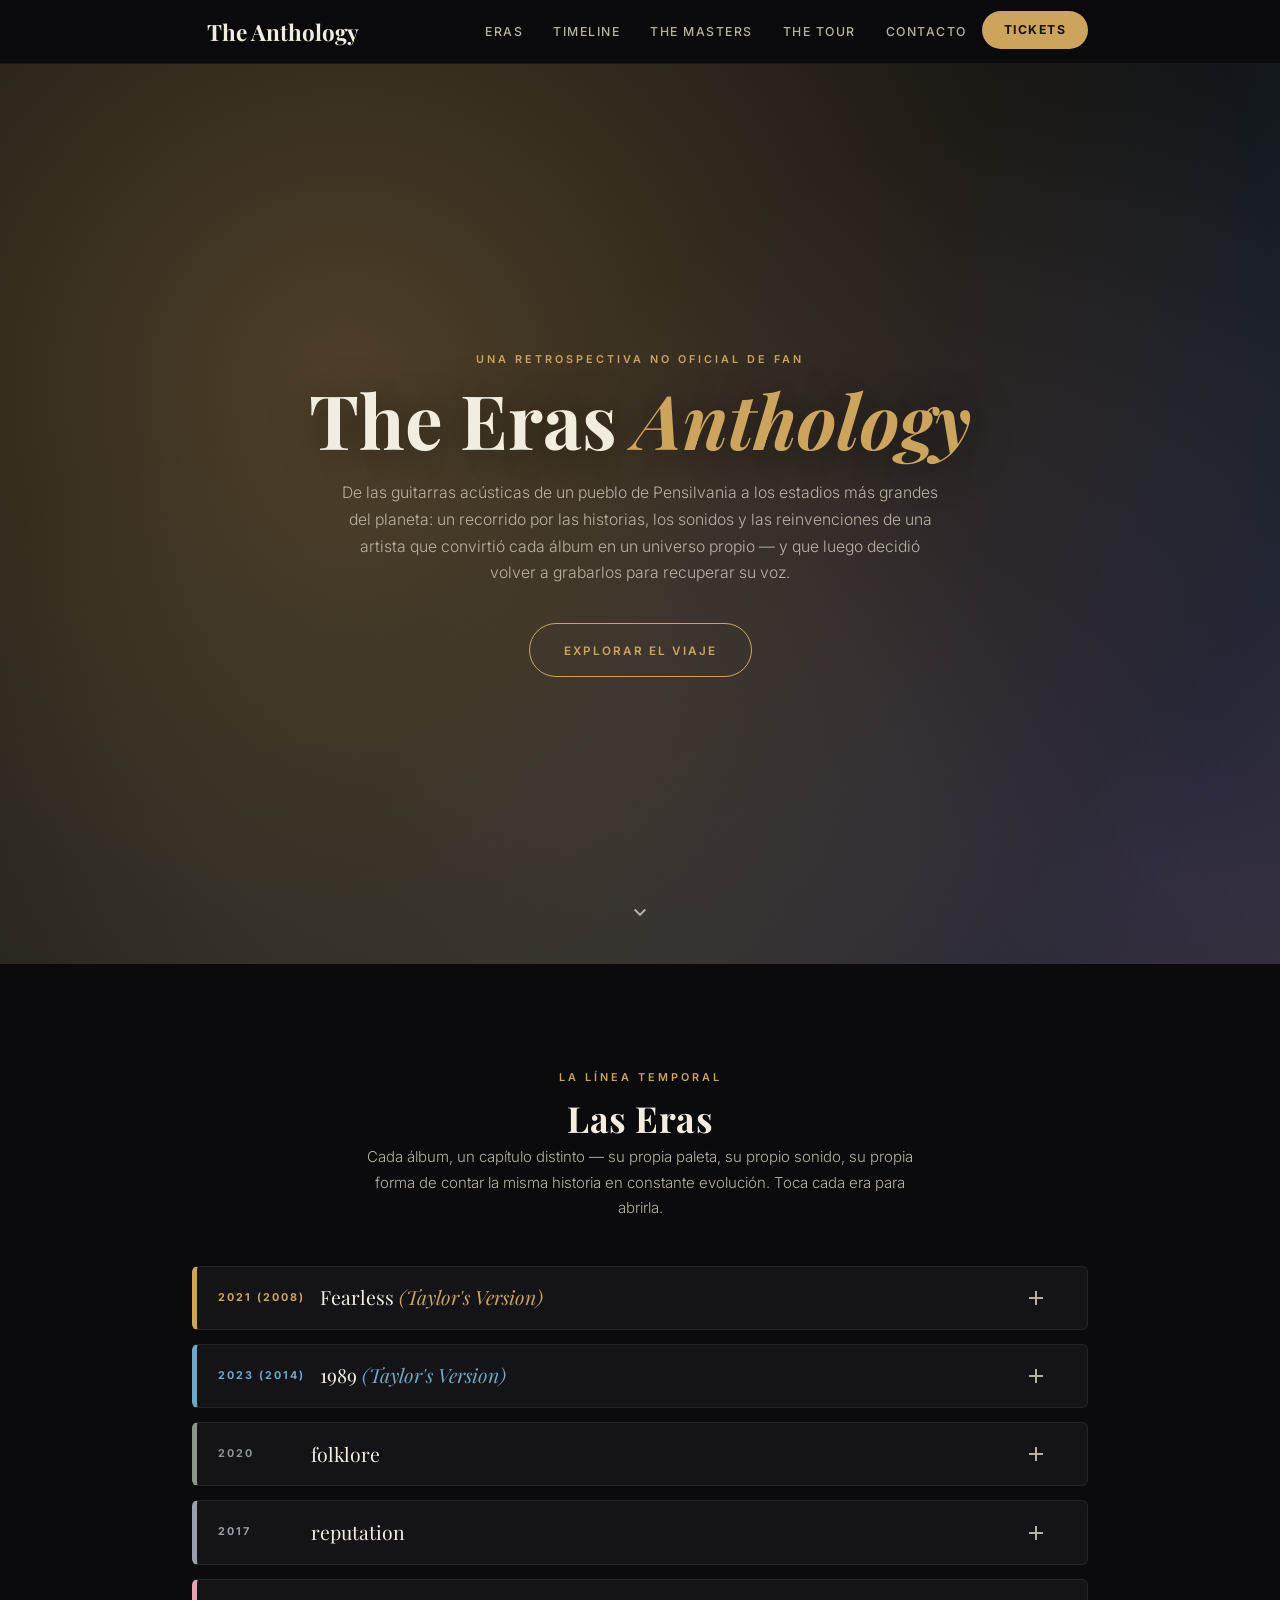
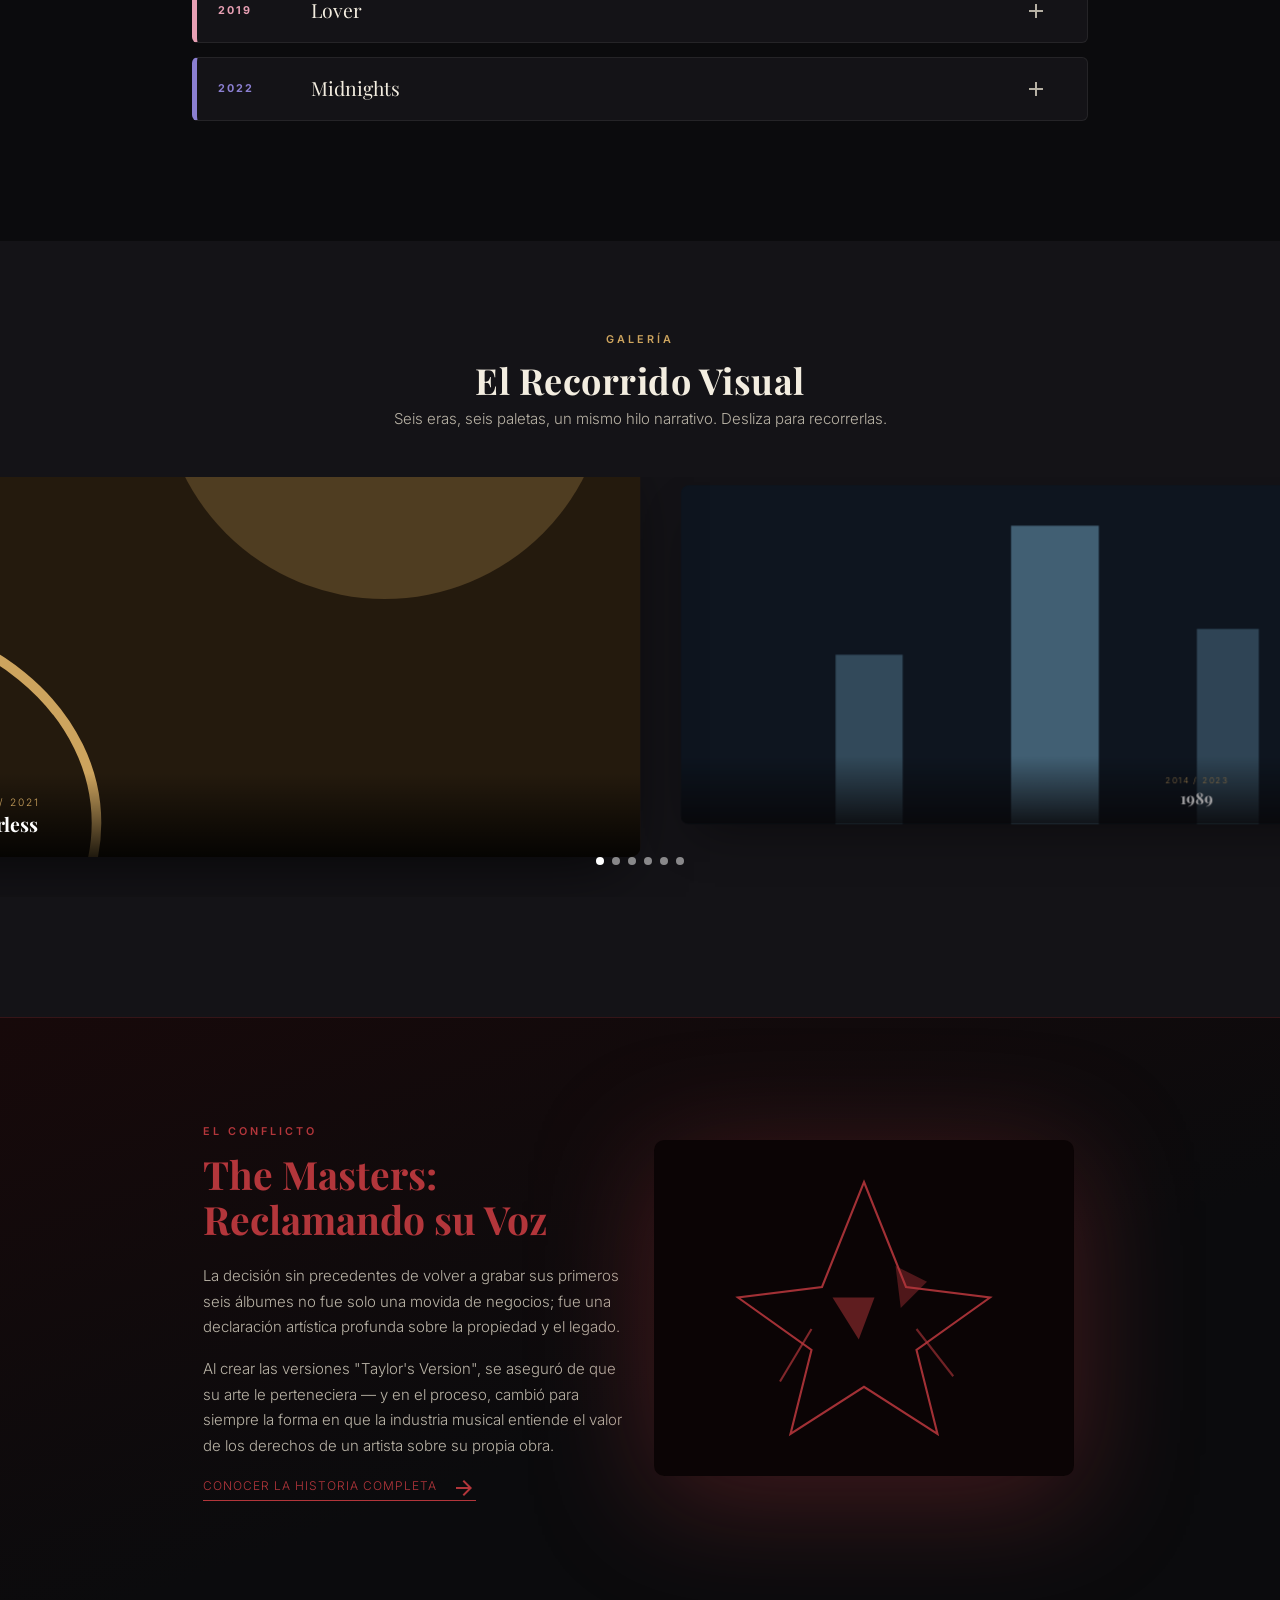
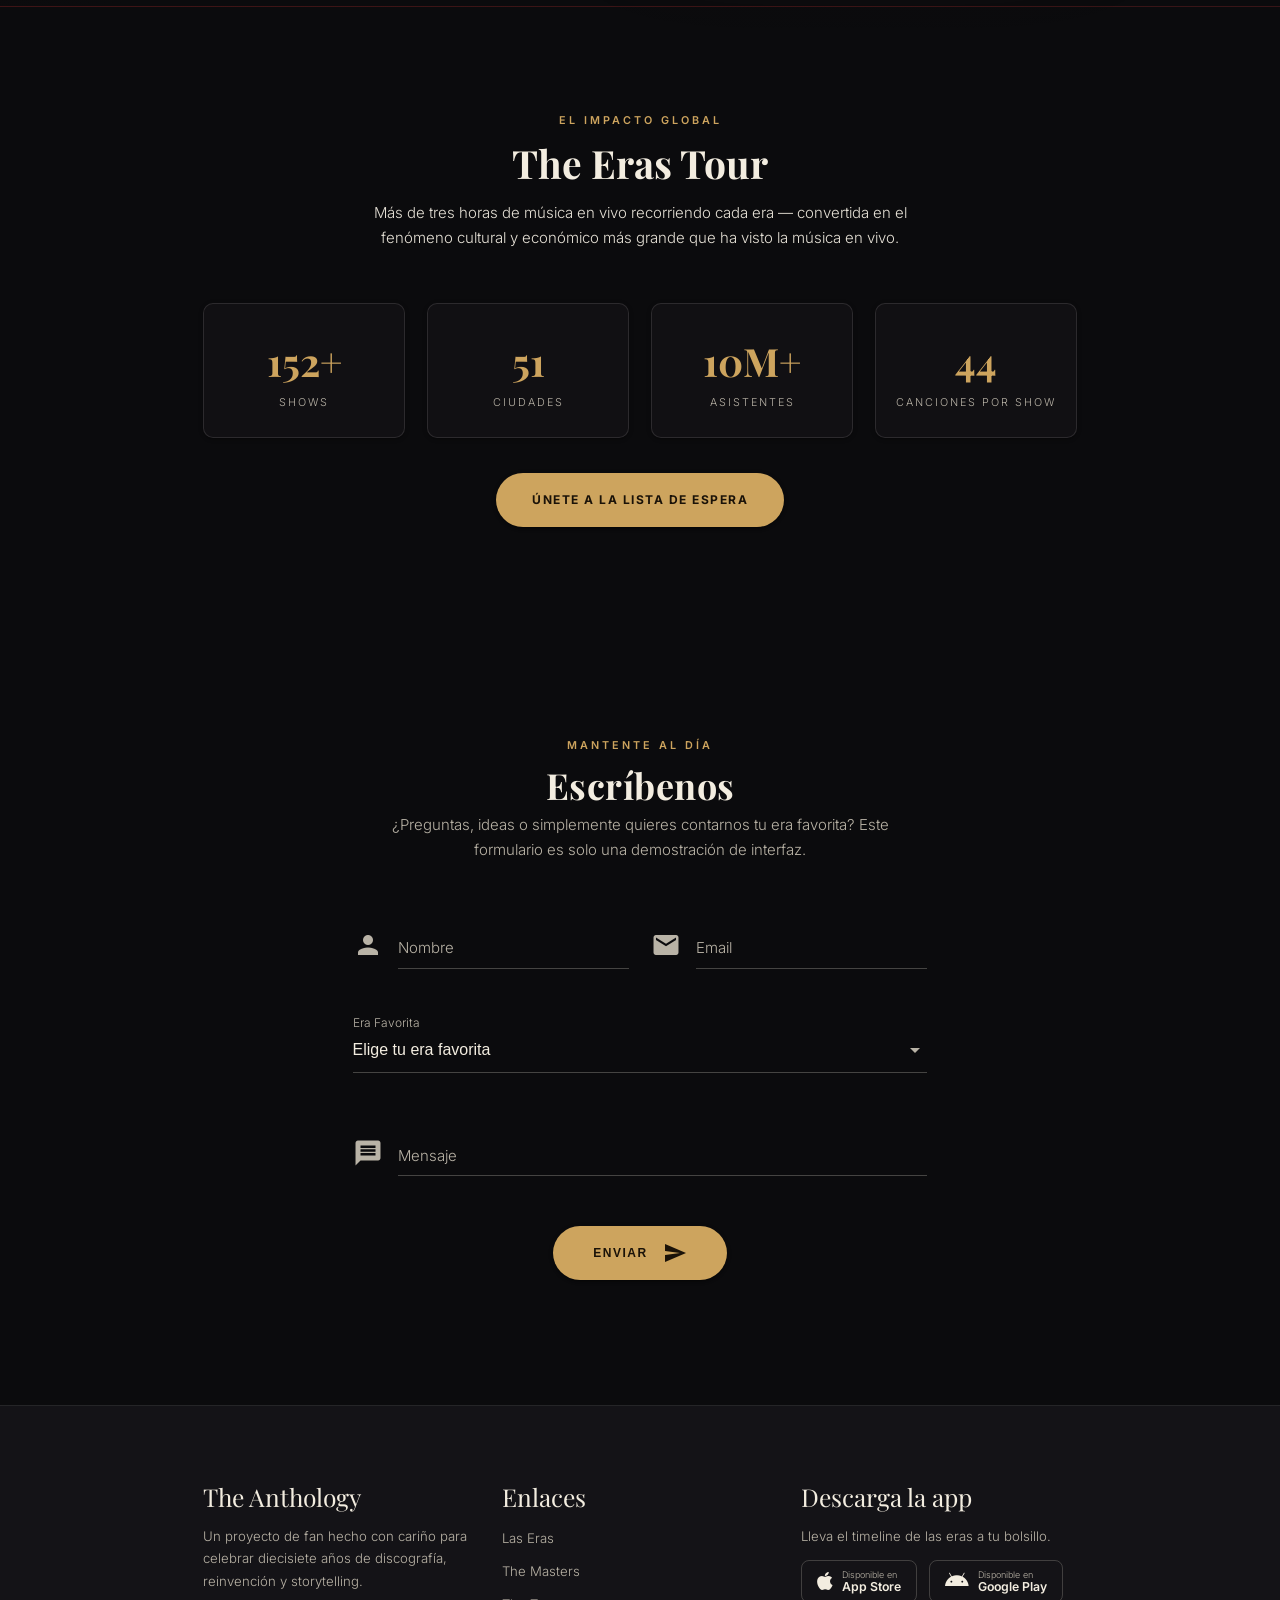
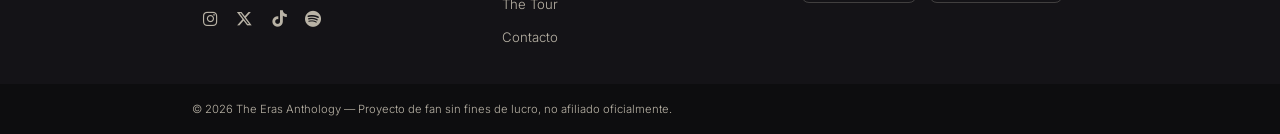
==== index.html @ 19671e41 "todo ahre" ====
<!DOCTYPE html>
<html lang="es">

<head>
    <meta charset="UTF-8">
    <meta name="viewport" content="width=device-width, initial-scale=1.0">
    <title>The Eras Anthology — Un viaje por la trayectoria musical</title>

    <link rel="stylesheet"
        href="https://fonts.googleapis.com/css2?family=Playfair+Display:wght@400;600;700;900&family=Inter:wght@300;400;500;600;700&display=swap">
    <link rel="stylesheet" href="https://cdnjs.cloudflare.com/ajax/libs/materialize/1.0.0/css/materialize.min.css">
    <link rel="stylesheet" href="https://fonts.googleapis.com/icon?family=Material+Icons">
    <link rel="stylesheet" href="https://cdnjs.cloudflare.com/ajax/libs/font-awesome/6.5.1/css/all.min.css">
    <link rel="stylesheet" href="css/style.css">
</head>

<body>

    <!-- ============ NAVBAR ============ -->
    <nav>
        <div class="nav-wrapper container">
            <a href="#hero" class="brand-logo">The Anthology</a>
            <a href="#" data-target="mobile-sidenav" class="sidenav-trigger"><i class="material-icons">menu</i></a>
            <ul class="right hide-on-med-and-down">
                <li><a href="#eras">Eras</a></li>
                <li><a href="#carousel-section">Timeline</a></li>
                <li><a href="#masters">The Masters</a></li>
                <li><a href="#tour">The Tour</a></li>
                <li><a href="#contact">Contacto</a></li>
                <li><a href="#tour" class="tickets-nav-btn">Tickets</a></li>
            </ul>
        </div>
    </nav>

    <ul class="sidenav" id="mobile-sidenav">
        <li><a href="#hero"><i class="material-icons">home</i>Inicio</a></li>
        <li><a href="#eras"><i class="material-icons">timeline</i>Eras</a></li>
        <li><a href="#carousel-section"><i class="material-icons">collections</i>Timeline visual</a></li>
        <li><a href="#masters"><i class="material-icons">gavel</i>The Masters</a></li>
        <li><a href="#tour"><i class="material-icons">confirmation_number</i>The Tour</a></li>
        <li><a href="#contact"><i class="material-icons">mail</i>Contacto</a></li>
        <li>
            <div class="divider"></div>
        </li>
        <li><a href="#tour" class="tickets-nav-btn" style="margin:12px 16px; display:inline-block;">Tickets</a></li>
    </ul>

    <!-- ============ HERO ============ -->
    <header id="hero" class="hero-section">
        <div class="hero-bg"></div>
        <div class="hero-content">
            <span class="eyebrow">Una retrospectiva no oficial de fan</span>
            <h1 class="hero-title">The Eras <em>Anthology</em></h1>
            <p class="hero-bio">
                De las guitarras acústicas de un pueblo de Pensilvania a los estadios más grandes del planeta:
                un recorrido por las historias, los sonidos y las reinvenciones de una artista que convirtió
                cada álbum en un universo propio — y que luego decidió volver a grabarlos para recuperar su voz.
            </p>
            <a href="#eras" class="btn-large waves-effect hero-cta">Explorar el Viaje</a>
        </div>
        <a href="#eras" class="scroll-cue"><i class="material-icons">keyboard_arrow_down</i></a>
    </header>

    <!-- ============ ERAS / COLLAPSIBLE ============ -->
    <section id="eras" class="eras-section">
        <div class="container center-align">
            <span class="eyebrow reveal">La línea temporal</span>
            <h2 class="section-title reveal">Las Eras</h2>
            <p class="section-sub reveal">
                Cada álbum, un capítulo distinto — su propia paleta, su propio sonido, su propia forma de contar
                la misma historia en constante evolución. Toca cada era para abrirla.
            </p>
        </div>

        <div class="container">
            <ul class="collapsible era-collapsible reveal" data-collapsible="accordion">

                <!-- FEARLESS -->
                <li>
                    <div class="collapsible-header" style="--era-color:#cda45e;">
                        <span class="era-year">2021 (2008)</span>
                        <span class="era-name">Fearless <em style="font-style:italic; color:#cda45e;">(Taylor's
                                Version)</em></span>
                        <i class="material-icons">add</i>
                    </div>
                    <div class="collapsible-body">
                        <div class="row" style="margin-bottom:0;">
                            <div class="col s12 m5">
                                <div class="era-visual">
                                    <svg viewBox="0 0 400 300" xmlns="http://www.w3.org/2000/svg">
                                        <defs>
                                            <linearGradient id="gFear" x1="0" y1="0" x2="1" y2="1">
                                                <stop offset="0%" stop-color="#3b2a14" />
                                                <stop offset="100%" stop-color="#17110a" />
                                            </linearGradient>
                                        </defs>
                                        <rect width="400" height="300" fill="url(#gFear)" />
                                        <circle cx="320" cy="65" r="55" fill="#cda45e" opacity="0.18" />
                                        <circle cx="320" cy="65" r="32" fill="#cda45e" opacity="0.35" />
                                        <ellipse cx="150" cy="205" rx="72" ry="58" fill="none" stroke="#cda45e"
                                            stroke-width="3" />
                                        <ellipse cx="150" cy="205" rx="20" ry="16" fill="none" stroke="#cda45e"
                                            stroke-width="2" />
                                        <rect x="141" y="55" width="18" height="150" fill="#cda45e" opacity="0.9"
                                            rx="3" />
                                        <line x1="150" y1="55" x2="150" y2="205" stroke="#17110a" stroke-width="1" />
                                    </svg>
                                </div>
                            </div>
                            <div class="col s12 m7">
                                <p class="era-desc">La magia del romance de instituto y la perfección country-pop,
                                    reclamada.
                                    Un cuento de hadas escrito con guitarra acústica que redefinió lo que un álbum debut
                                    podía ser,
                                    y que once años después volvió a grabarse nota por nota, para que la historia
                                    perteneciera a su autora.</p>
                                <div class="era-chip">Love Story</div>
                                <div class="era-chip">You Belong With Me</div>
                                <div class="era-audio">
                                    <span class="era-audio-label">Vista previa del ambiente sonoro</span>
                                    <audio controls preload="none">
                                        <source src="https://www.soundhelix.com/examples/mp3/SoundHelix-Song-1.mp3"
                                            type="audio/mpeg">
                                        Tu navegador no soporta audio.
                                    </audio>
                                </div>
                            </div>
                        </div>
                    </div>
                </li>

                <!-- 1989 -->
                <li>
                    <div class="collapsible-header" style="--era-color:#6fa8c9;">
                        <span class="era-year">2023 (2014)</span>
                        <span class="era-name">1989 <em style="font-style:italic; color:#6fa8c9;">(Taylor's
                                Version)</em></span>
                        <i class="material-icons">add</i>
                    </div>
                    <div class="collapsible-body">
                        <div class="row" style="margin-bottom:0;">
                            <div class="col s12 m5">
                                <div class="era-visual">
                                    <svg viewBox="0 0 400 300" xmlns="http://www.w3.org/2000/svg">
                                        <defs>
                                            <linearGradient id="g89" x1="0" y1="0" x2="0" y2="1">
                                                <stop offset="0%" stop-color="#0e2438" />
                                                <stop offset="100%" stop-color="#06121e" />
                                            </linearGradient>
                                        </defs>
                                        <rect width="400" height="300" fill="url(#g89)" />
                                        <rect x="20" y="180" width="30" height="90" fill="#6fa8c9" opacity="0.5" />
                                        <rect x="60" y="140" width="26" height="130" fill="#6fa8c9" opacity="0.65" />
                                        <rect x="96" y="165" width="22" height="105" fill="#6fa8c9" opacity="0.5" />
                                        <rect x="128" y="110" width="34" height="160" fill="#6fa8c9" opacity="0.8" />
                                        <rect x="172" y="150" width="24" height="120" fill="#6fa8c9" opacity="0.55" />
                                        <path d="M240 80 q10 -10 20 0 q10 -10 20 0" fill="none" stroke="#e9f2f8"
                                            stroke-width="2" />
                                        <path d="M280 100 q10 -10 20 0 q10 -10 20 0" fill="none" stroke="#e9f2f8"
                                            stroke-width="2" />
                                        <path d="M255 60 q10 -10 20 0 q10 -10 20 0" fill="none" stroke="#e9f2f8"
                                            stroke-width="2" />
                                    </svg>
                                </div>
                            </div>
                            <div class="col s12 m7">
                                <p class="era-desc">La obra maestra del synth-pop que la consolidó como un ícono pop
                                    global.
                                    Un giro deliberado hacia Nueva York, hacia los sintetizadores y hacia una nueva
                                    forma de escribir
                                    sobre el amor: más brillante, más urbana, más consciente de sí misma.</p>
                                <div class="era-chip">Style</div>
                                <div class="era-chip">Blank Space</div>
                            </div>
                        </div>
                    </div>
                </li>

                <!-- FOLKLORE -->
                <li>
                    <div class="collapsible-header" style="--era-color:#8b968a;">
                        <span class="era-year">2020</span>
                        <span class="era-name">folklore</span>
                        <i class="material-icons">add</i>
                    </div>
                    <div class="collapsible-body">
                        <div class="row" style="margin-bottom:0;">
                            <div class="col s12 m5">
                                <div class="era-visual">
                                    <svg viewBox="0 0 400 300" xmlns="http://www.w3.org/2000/svg">
                                        <defs>
                                            <linearGradient id="gFolk" x1="0" y1="0" x2="0" y2="1">
                                                <stop offset="0%" stop-color="#2b2f2c" />
                                                <stop offset="100%" stop-color="#0c0d0c" />
                                            </linearGradient>
                                        </defs>
                                        <rect width="400" height="300" fill="url(#gFolk)" />
                                        <rect x="0" y="0" width="400" height="300" fill="#8b968a" opacity="0.06" />
                                        <line x1="40" y1="300" x2="55" y2="40" stroke="#8b968a" stroke-width="6"
                                            opacity="0.7" />
                                        <line x1="100" y1="300" x2="90" y2="20" stroke="#8b968a" stroke-width="8"
                                            opacity="0.5" />
                                        <line x1="170" y1="300" x2="180" y2="60" stroke="#8b968a" stroke-width="7"
                                            opacity="0.65" />
                                        <line x1="240" y1="300" x2="225" y2="30" stroke="#8b968a" stroke-width="9"
                                            opacity="0.5" />
                                        <line x1="310" y1="300" x2="320" y2="50" stroke="#8b968a" stroke-width="6"
                                            opacity="0.6" />
                                        <line x1="360" y1="300" x2="350" y2="70" stroke="#8b968a" stroke-width="7"
                                            opacity="0.45" />
                                        <rect width="400" height="300" fill="url(#gFolk)" opacity="0.35" />
                                    </svg>
                                </div>
                            </div>
                            <div class="col s12 m7">
                                <p class="era-desc">Un giro indie-folk hacia el escapismo, el mito y la narración
                                    minuciosa.
                                    Escrito y grabado casi en secreto, cambió la escala de los estadios por la intimidad
                                    del bosque,
                                    y la autobiografía por personajes inventados que aún así se sentían profundamente
                                    reales.</p>
                                <div class="era-chip">cardigan</div>
                                <div class="era-chip">august</div>
                            </div>
                        </div>
                    </div>
                </li>

                <!-- REPUTATION -->
                <li>
                    <div class="collapsible-header" style="--era-color:#9aa0ab;">
                        <span class="era-year">2017</span>
                        <span class="era-name">reputation</span>
                        <i class="material-icons">add</i>
                    </div>
                    <div class="collapsible-body">
                        <div class="row" style="margin-bottom:0;">
                            <div class="col s12 m5">
                                <div class="era-visual">
                                    <svg viewBox="0 0 400 300" xmlns="http://www.w3.org/2000/svg">
                                        <defs>
                                            <linearGradient id="gRep" x1="0" y1="0" x2="1" y2="1">
                                                <stop offset="0%" stop-color="#1b1c1f" />
                                                <stop offset="100%" stop-color="#050506" />
                                            </linearGradient>
                                        </defs>
                                        <rect width="400" height="300" fill="url(#gRep)" />
                                        <polyline points="60,40 140,40 100,140 180,140 90,270 130,160 60,160"
                                            fill="none" stroke="#9aa0ab" stroke-width="4" opacity="0.85" />
                                        <line x1="230" y1="30" x2="230" y2="270" stroke="#9aa0ab" stroke-width="1"
                                            opacity="0.25" />
                                        <line x1="270" y1="30" x2="270" y2="270" stroke="#9aa0ab" stroke-width="1"
                                            opacity="0.25" />
                                        <line x1="310" y1="30" x2="310" y2="270" stroke="#9aa0ab" stroke-width="1"
                                            opacity="0.25" />
                                        <line x1="350" y1="30" x2="350" y2="270" stroke="#9aa0ab" stroke-width="1"
                                            opacity="0.25" />
                                    </svg>
                                </div>
                            </div>
                            <div class="col s12 m7">
                                <p class="era-desc">La era de la reinvención afilada: sintetizadores oscuros, actitud
                                    sin disculpas
                                    y una narrativa que jugaba deliberadamente con la percepción pública. El sonido de
                                    alguien
                                    tomando el control del relato sobre sí misma.</p>
                                <div class="era-chip">...Ready For It?</div>
                                <div class="era-chip">Delicate</div>
                            </div>
                        </div>
                    </div>
                </li>

                <!-- LOVER -->
                <li>
                    <div class="collapsible-header" style="--era-color:#e8a0b4;">
                        <span class="era-year">2019</span>
                        <span class="era-name">Lover</span>
                        <i class="material-icons">add</i>
                    </div>
                    <div class="collapsible-body">
                        <div class="row" style="margin-bottom:0;">
                            <div class="col s12 m5">
                                <div class="era-visual">
                                    <svg viewBox="0 0 400 300" xmlns="http://www.w3.org/2000/svg">
                                        <defs>
                                            <linearGradient id="gLov" x1="0" y1="0" x2="1" y2="1">
                                                <stop offset="0%" stop-color="#3a2230" />
                                                <stop offset="50%" stop-color="#2a2440" />
                                                <stop offset="100%" stop-color="#14101f" />
                                            </linearGradient>
                                        </defs>
                                        <rect width="400" height="300" fill="url(#gLov)" />
                                        <circle cx="90" cy="80" r="34" fill="#e8a0b4" opacity="0.5" />
                                        <circle cx="260" cy="60" r="20" fill="#e8a0b4" opacity="0.4" />
                                        <circle cx="330" cy="200" r="46" fill="#e8a0b4" opacity="0.3" />
                                        <circle cx="150" cy="220" r="26" fill="#e8a0b4" opacity="0.45" />
                                    </svg>
                                </div>
                            </div>
                            <div class="col s12 m7">
                                <p class="era-desc">Un cielo pastel de optimismo declarado. Después de la oscuridad de
                                    reputation,
                                    una explosión de color, corazones y alegría sin ironía — la celebración más abierta
                                    del amor
                                    en toda su discografía.</p>
                                <div class="era-chip">Lover</div>
                                <div class="era-chip">Cruel Summer</div>
                            </div>
                        </div>
                    </div>
                </li>

                <!-- MIDNIGHTS -->
                <li>
                    <div class="collapsible-header" style="--era-color:#8b7fd1;">
                        <span class="era-year">2022</span>
                        <span class="era-name">Midnights</span>
                        <i class="material-icons">add</i>
                    </div>
                    <div class="collapsible-body">
                        <div class="row" style="margin-bottom:0;">
                            <div class="col s12 m5">
                                <div class="era-visual">
                                    <svg viewBox="0 0 400 300" xmlns="http://www.w3.org/2000/svg">
                                        <defs>
                                            <linearGradient id="gMid" x1="0" y1="0" x2="0" y2="1">
                                                <stop offset="0%" stop-color="#1a1530" />
                                                <stop offset="100%" stop-color="#07050f" />
                                            </linearGradient>
                                        </defs>
                                        <rect width="400" height="300" fill="url(#gMid)" />
                                        <circle cx="300" cy="80" r="45" fill="#0f0c1c" />
                                        <circle cx="285" cy="70" r="45" fill="#8b7fd1" opacity="0.85" />
                                        <circle cx="60" cy="50" r="2" fill="#fff" />
                                        <circle cx="90" cy="90" r="2" fill="#fff" />
                                        <circle cx="140" cy="40" r="1.5" fill="#fff" />
                                        <circle cx="180" cy="110" r="2" fill="#fff" />
                                        <circle cx="40" cy="150" r="1.5" fill="#fff" />
                                        <circle cx="120" cy="180" r="2" fill="#fff" />
                                        <circle cx="200" cy="60" r="1.5" fill="#fff" />
                                        <circle cx="30" cy="220" r="2" fill="#fff" />
                                    </svg>
                                </div>
                            </div>
                            <div class="col s12 m7">
                                <p class="era-desc">Trece noches de insomnio convertidas en canción. Un regreso a los
                                    sintetizadores
                                    introspectivos, una colección de pensamientos que solo aparecen a la medianoche —
                                    vulnerables,
                                    filosos y profundamente personales.</p>
                                <div class="era-chip">Anti-Hero</div>
                                <div class="era-chip">Lavender Haze</div>
                            </div>
                        </div>
                    </div>
                </li>

            </ul>
        </div>
    </section>

    <!-- ============ CAROUSEL ============ -->
    <section id="carousel-section" class="carousel-section">
        <div class="container center-align">
            <span class="eyebrow reveal">Galería</span>
            <h2 class="section-title reveal">El Recorrido Visual</h2>
            <p class="section-sub reveal">Seis eras, seis paletas, un mismo hilo narrativo. Desliza para recorrerlas.
            </p>
        </div>
        <div class="carousel carousel-slider center reveal" data-indicators="true">
            <a class="carousel-item" href="#!">
                <svg viewBox="0 0 400 300" xmlns="http://www.w3.org/2000/svg" preserveAspectRatio="xMidYMid slice">
                    <rect width="400" height="300" fill="#241a0d" />
                    <circle cx="320" cy="65" r="70" fill="#cda45e" opacity="0.25" />
                    <ellipse cx="150" cy="205" rx="80" ry="65" fill="none" stroke="#cda45e" stroke-width="3" />
                </svg>
                <div class="carousel-caption"><span class="cc-year">2008 / 2021</span>
                    <h4>Fearless</h4>
                </div>
            </a>
            <a class="carousel-item" href="#!">
                <svg viewBox="0 0 400 300" xmlns="http://www.w3.org/2000/svg" preserveAspectRatio="xMidYMid slice">
                    <rect width="400" height="300" fill="#0a1826" />
                    <rect x="60" y="150" width="26" height="150" fill="#6fa8c9" opacity="0.6" />
                    <rect x="128" y="100" width="34" height="200" fill="#6fa8c9" opacity="0.85" />
                    <rect x="200" y="140" width="24" height="160" fill="#6fa8c9" opacity="0.55" />
                </svg>
                <div class="carousel-caption"><span class="cc-year">2014 / 2023</span>
                    <h4>1989</h4>
                </div>
            </a>
            <a class="carousel-item" href="#!">
                <svg viewBox="0 0 400 300" xmlns="http://www.w3.org/2000/svg" preserveAspectRatio="xMidYMid slice">
                    <rect width="400" height="300" fill="#0c0d0c" />
                    <line x1="80" y1="300" x2="95" y2="30" stroke="#8b968a" stroke-width="8" opacity="0.7" />
                    <line x1="180" y1="300" x2="165" y2="10" stroke="#8b968a" stroke-width="10" opacity="0.5" />
                    <line x1="290" y1="300" x2="305" y2="45" stroke="#8b968a" stroke-width="9" opacity="0.6" />
                </svg>
                <div class="carousel-caption"><span class="cc-year">2020</span>
                    <h4>folklore</h4>
                </div>
            </a>
            <a class="carousel-item" href="#!">
                <svg viewBox="0 0 400 300" xmlns="http://www.w3.org/2000/svg" preserveAspectRatio="xMidYMid slice">
                    <rect width="400" height="300" fill="#050506" />
                    <polyline points="90,50 170,50 120,150 210,150 100,270 150,170 90,170" fill="none" stroke="#9aa0ab"
                        stroke-width="5" opacity="0.85" />
                </svg>
                <div class="carousel-caption"><span class="cc-year">2017</span>
                    <h4>reputation</h4>
                </div>
            </a>
            <a class="carousel-item" href="#!">
                <svg viewBox="0 0 400 300" xmlns="http://www.w3.org/2000/svg" preserveAspectRatio="xMidYMid slice">
                    <rect width="400" height="300" fill="#22182a" />
                    <circle cx="110" cy="100" r="50" fill="#e8a0b4" opacity="0.55" />
                    <circle cx="290" cy="170" r="65" fill="#e8a0b4" opacity="0.35" />
                </svg>
                <div class="carousel-caption"><span class="cc-year">2019</span>
                    <h4>Lover</h4>
                </div>
            </a>
            <a class="carousel-item" href="#!">
                <svg viewBox="0 0 400 300" xmlns="http://www.w3.org/2000/svg" preserveAspectRatio="xMidYMid slice">
                    <rect width="400" height="300" fill="#0a0716" />
                    <circle cx="300" cy="80" r="55" fill="#8b7fd1" opacity="0.85" />
                    <circle cx="60" cy="60" r="2" fill="#fff" />
                    <circle cx="150" cy="200" r="2" fill="#fff" />
                    <circle cx="200" cy="60" r="1.5" fill="#fff" />
                    <circle cx="40" cy="220" r="2" fill="#fff" />
                </svg>
                <div class="carousel-caption"><span class="cc-year">2022</span>
                    <h4>Midnights</h4>
                </div>
            </a>
        </div>
    </section>

    <!-- ============ THE MASTERS ============ -->
    <section id="masters" class="masters-section">
        <div class="container">
            <div class="row valign-wrapper" style="margin-bottom:0;">
                <div class="col s12 m6 reveal">
                    <span class="eyebrow" style="color:#b3363b;">El conflicto</span>
                    <h2>The Masters: Reclamando su Voz</h2>
                    <p>La decisión sin precedentes de volver a grabar sus primeros seis álbumes no fue solo una
                        movida de negocios; fue una declaración artística profunda sobre la propiedad y el legado.</p>
                    <p>Al crear las versiones "Taylor's Version", se aseguró de que su arte le perteneciera —
                        y en el proceso, cambió para siempre la forma en que la industria musical entiende el valor
                        de los derechos de un artista sobre su propia obra.</p>
                    <a class="masters-btn waves-effect">Conocer la historia completa<i
                            class="material-icons right">arrow_forward</i></a>
                </div>
                <div class="col s12 m6 center-align reveal reveal-delay-2">
                    <div class="masters-visual">
                        <svg viewBox="0 0 400 320" xmlns="http://www.w3.org/2000/svg"
                            style="max-width:420px; width:100%;">
                            <rect width="400" height="320" fill="#0b0405" rx="10" />
                            <polygon
                                points="200,40 240,140 320,150 250,200 270,280 200,235 130,280 150,200 80,150 160,140"
                                fill="none" stroke="#b3363b" stroke-width="2" opacity="0.9" />
                            <line x1="150" y1="180" x2="120" y2="230" stroke="#b3363b" stroke-width="2" opacity="0.7" />
                            <line x1="250" y1="180" x2="285" y2="225" stroke="#b3363b" stroke-width="2" opacity="0.6" />
                            <polygon points="170,150 210,150 195,190" fill="#b3363b" opacity="0.5" />
                            <polygon points="230,120 260,135 235,160" fill="#b3363b" opacity="0.4" />
                        </svg>
                    </div>
                </div>
            </div>
        </div>
    </section>

    <!-- ============ THE TOUR ============ -->
    <section id="tour" class="tour-section">
        <video class="tour-bg-video" autoplay muted loop playsinline
            poster="[data-uri]">
            <source src="https://interactive-examples.mdn.mozilla.net/media/cc0-videos/flower.mp4" type="video/mp4">
        </video>
        <div class="tour-overlay"></div>
        <div class="container tour-content center-align">
            <span class="eyebrow reveal">El impacto global</span>
            <h2 class="reveal">The Eras Tour</h2>
            <p class="section-sub reveal" style="color:#e6e1d6;">Más de tres horas de música en vivo recorriendo cada
                era —
                convertida en el fenómeno cultural y económico más grande que ha visto la música en vivo.</p>

            <div class="row reveal">
                <div class="col s6 m3">
                    <div class="card stat-card">
                        <div class="card-content center-align">
                            <div class="stat-number">152+</div>
                            <div class="stat-label">Shows</div>
                        </div>
                    </div>
                </div>
                <div class="col s6 m3">
                    <div class="card stat-card">
                        <div class="card-content center-align">
                            <div class="stat-number">51</div>
                            <div class="stat-label">Ciudades</div>
                        </div>
                    </div>
                </div>
                <div class="col s6 m3">
                    <div class="card stat-card">
                        <div class="card-content center-align">
                            <div class="stat-number">10M+</div>
                            <div class="stat-label">Asistentes</div>
                        </div>
                    </div>
                </div>
                <div class="col s6 m3">
                    <div class="card stat-card">
                        <div class="card-content center-align">
                            <div class="stat-number">44</div>
                            <div class="stat-label">Canciones por show</div>
                        </div>
                    </div>
                </div>
            </div>

            <a class="btn-large waves-effect tour-cta reveal">Únete a la lista de espera</a>
        </div>
    </section>

    <!-- ============ CONTACT ============ -->
    <section id="contact" class="contact-section">
        <div class="container">
            <div class="center-align">
                <span class="eyebrow reveal">Mantente al día</span>
                <h2 class="section-title reveal">Escríbenos</h2>
                <p class="section-sub reveal">¿Preguntas, ideas o simplemente quieres contarnos tu era favorita? Este
                    formulario es solo una demostración de interfaz.</p>
            </div>

            <div class="row">
                <form class="col s12 m8 offset-m2 contact-form reveal" id="contactForm">
                    <div class="row">
                        <div class="input-field col s12 m6">
                            <i class="material-icons prefix">person</i>
                            <input id="name" type="text" class="validate">
                            <label for="name">Nombre</label>
                        </div>
                        <div class="input-field col s12 m6">
                            <i class="material-icons prefix">email</i>
                            <input id="email" type="email" class="validate">
                            <label for="email">Email</label>
                        </div>
                    </div>
                    <div class="row">
                        <div class="input-field col s12">
                            <select id="favorite-era">
                                <option value="" disabled selected>Elige tu era favorita</option>
                                <option value="fearless">Fearless</option>
                                <option value="1989">1989</option>
                                <option value="folklore">folklore</option>
                                <option value="reputation">reputation</option>
                                <option value="lover">Lover</option>
                                <option value="midnights">Midnights</option>
                            </select>
                            <label>Era Favorita</label>
                        </div>
                    </div>
                    <div class="row">
                        <div class="input-field col s12">
                            <i class="material-icons prefix">message</i>
                            <textarea id="message" class="materialize-textarea"></textarea>
                            <label for="message">Mensaje</label>
                        </div>
                    </div>
                    <div class="center-align" style="margin-top:1rem;">
                        <button class="btn-large waves-effect contact-submit" type="submit">
                            Enviar <i class="material-icons right">send</i>
                        </button>
                    </div>
                </form>
            </div>
        </div>
    </section>

    <!-- ============ FOOTER ============ -->
    <footer class="page-footer">
        <div class="container">
            <div class="row">
                <div class="col s12 m4">
                    <h5>The Anthology</h5>
                    <p>Un proyecto de fan hecho con cariño para celebrar diecisiete años de discografía, reinvención y
                        storytelling.</p>
                    <div class="social-icons">
                        <a href="#"><i class="fab fa-instagram"></i></a>
                        <a href="#"><i class="fab fa-x-twitter"></i></a>
                        <a href="#"><i class="fab fa-tiktok"></i></a>
                        <a href="#"><i class="fab fa-spotify"></i></a>
                    </div>
                </div>
                <div class="col s12 m4">
                    <h5>Enlaces</h5>
                    <ul>
                        <li><a href="#eras">Las Eras</a></li>
                        <li><a href="#masters">The Masters</a></li>
                        <li><a href="#tour">The Tour</a></li>
                        <li><a href="#contact">Contacto</a></li>
                    </ul>
                </div>
                <div class="col s12 m4">
                    <h5>Descarga la app</h5>
                    <p>Lleva el timeline de las eras a tu bolsillo.</p>
                    <div class="app-badges">
                        <a class="app-badge" href="#">
                            <i class="fab fa-apple"></i>
                            <span class="badge-text"><small>Disponible en</small><span>App Store</span></span>
                        </a>
                        <a class="app-badge" href="#">
                            <i class="fab fa-android"></i>
                            <span class="badge-text"><small>Disponible en</small><span>Google Play</span></span>
                        </a>
                    </div>
                </div>
            </div>
        </div>
        <div class="footer-copyright">
            <div class="container">
                © 2026 The Eras Anthology — Proyecto de fan sin fines de lucro, no afiliado oficialmente.
            </div>
        </div>
    </footer>

    <a href="#hero" class="btn-floating btn-large waves-effect back-to-top" id="backToTop">
        <i class="material-icons">arrow_upward</i>
    </a>

    <script src="https://cdnjs.cloudflare.com/ajax/libs/materialize/1.0.0/js/materialize.min.js"></script>
    <script src="js/funciones.js"></script>
</body>

</html>
---- css/style.css ----
/* ============================================================
   THE ERAS ANTHOLOGY — Design tokens
   Palette: near-black stage (#0b0b0d) + six era accents.
   Display: Playfair Display (serif, editorial, "liner notes")
   Body:    Inter (clean, modern)
   Signature: collapsible "vinyl sleeve" timeline whose left
   edge and glow always carry that era's own color.
   ============================================================ */
:root{
  --bg:#0b0b0d;
  --bg-2:#141317;
  --bg-3:#1b1a1f;
  --cream:#f3ede0;
  --cream-dim:#b9b3a6;
  --gold:#cda45e;

  --fearless:#cda45e;
  --y1989:#6fa8c9;
  --folklore:#8b968a;
  --reputation:#9aa0ab;
  --lover:#e8a0b4;
  --midnights:#8b7fd1;
  --crimson:#b3363b;

  --font-display:'Playfair Display', Georgia, serif;
  --font-body:'Inter', sans-serif;
}

*{box-sizing:border-box;}
html{scroll-behavior:smooth;}
body{
  background:var(--bg);
  color:var(--cream);
  font-family:var(--font-body);
  font-weight:300;
  line-height:1.7;
  overflow-x:hidden;
}
h1,h2,h3,h4{font-family:var(--font-display); color:var(--cream); font-weight:700; margin:0;}
p{color:var(--cream-dim);}
a{cursor:pointer;}
::selection{background:var(--gold); color:#1a1208;}

.section-title{font-size:2.4rem; letter-spacing:.5px; margin-bottom:.4rem;}
.section-sub{max-width:560px; margin:0 auto 3rem; font-size:1rem;}
.eyebrow{
  font-family:var(--font-body); text-transform:uppercase; letter-spacing:3px;
  font-size:.72rem; color:var(--gold); font-weight:600; margin-bottom:.75rem; display:block;
}

/* ---------- reveal-on-scroll ---------- */
.reveal{opacity:0; transform:translateY(28px); transition:opacity .8s ease, transform .8s ease;}
.reveal.active{opacity:1; transform:translateY(0);}
.reveal-delay-1.active{transition-delay:.12s;}
.reveal-delay-2.active{transition-delay:.24s;}
.reveal-delay-3.active{transition-delay:.36s;}

/* ---------- NAVBAR ---------- */
nav{
  background:rgba(11,11,13,.75)!important;
  backdrop-filter:blur(10px);
  box-shadow:none;
  border-bottom:1px solid rgba(243,237,224,.08);
  transition:background .3s ease;
}
nav .brand-logo{
  font-family:var(--font-display); font-weight:700; font-size:1.5rem; color:var(--cream)!important;
  left:1rem;
}
nav ul a{
  color:var(--cream-dim)!important; font-size:.82rem; letter-spacing:1.5px; text-transform:uppercase;
  font-weight:500; transition:color .25s ease;
}
nav ul a:hover{color:var(--gold)!important;}
nav ul a.tickets-nav-btn{
  background:var(--gold)!important; color:#1a1208!important; border-radius:30px; padding:0 22px;
  height:38px; line-height:38px; margin-top:11px; font-weight:700;
}
.sidenav-trigger i{color:var(--cream);}
.sidenav{background:var(--bg-2);}
.sidenav li a{color:var(--cream-dim); text-transform:uppercase; font-size:.85rem; letter-spacing:1px;}
.sidenav li a:hover{background:rgba(205,164,94,.12); color:var(--gold);}

/* ---------- HERO ---------- */
.hero-section{
  position:relative; min-height:100vh; display:flex; align-items:center; justify-content:center;
  overflow:hidden; text-align:center; padding:0 1rem;
}
.hero-bg{
  position:absolute; inset:0; z-index:0;
  background:
    radial-gradient(circle at 15% 20%, rgba(205,164,94,.35), transparent 40%),
    radial-gradient(circle at 85% 15%, rgba(111,168,201,.30), transparent 42%),
    radial-gradient(circle at 20% 85%, rgba(139,150,138,.28), transparent 45%),
    radial-gradient(circle at 80% 80%, rgba(232,160,180,.28), transparent 42%),
    radial-gradient(circle at 50% 50%, rgba(139,127,209,.22), transparent 55%),
    var(--bg);
  background-size:180% 180%;
  animation:heroDrift 24s ease-in-out infinite;
}
@keyframes heroDrift{
  0%{background-position:0% 0%;}
  50%{background-position:100% 60%;}
  100%{background-position:0% 0%;}
}
.hero-content{position:relative; z-index:1; max-width:760px;}
.hero-title{
  font-size:clamp(2.6rem, 7vw, 5rem); line-height:1.05; margin-bottom:1.4rem;
  text-shadow:0 4px 40px rgba(0,0,0,.5);
}
.hero-title em{color:var(--gold); font-style:italic;}
.hero-bio{font-size:1.05rem; color:var(--cream-dim); max-width:600px; margin:0 auto 2.4rem;}
.hero-cta{
  background:transparent!important; border:1px solid var(--gold); color:var(--gold)!important;
  border-radius:40px; padding:0 34px; letter-spacing:2px; font-size:.78rem; text-transform:uppercase;
  font-weight:600; box-shadow:none!important; transition:all .3s ease;
}
.hero-cta:hover{background:var(--gold)!important; color:#1a1208!important;}
.scroll-cue{
  position:absolute; bottom:32px; left:50%; transform:translateX(-50%); z-index:1;
  color:var(--cream-dim); animation:bob 2.2s ease-in-out infinite;
}
@keyframes bob{0%,100%{transform:translate(-50%,0);}50%{transform:translate(-50%,10px);}}

/* ---------- ERAS / COLLAPSIBLE TIMELINE ---------- */
.eras-section{padding:7rem 0; background:var(--bg);}
.collapsible.era-collapsible{
  border:none; background:transparent; box-shadow:none;
}
.era-collapsible li{margin-bottom:14px;}
.era-collapsible .collapsible-header{
  background:var(--bg-2); border:1px solid rgba(243,237,224,.08);
  border-left:5px solid var(--era-color, var(--gold));
  border-radius:6px; padding:1.1rem 1.4rem; display:flex; align-items:center;
  transition:background .25s ease, box-shadow .25s ease;
}
.era-collapsible .collapsible-header:hover{
  background:var(--bg-3); box-shadow:0 0 30px -8px var(--era-color, var(--gold));
}
.era-collapsible .collapsible-header .era-year{
  font-family:var(--font-body); font-size:.72rem; letter-spacing:2px; color:var(--era-color, var(--gold));
  font-weight:700; min-width:78px;
}
.era-collapsible .collapsible-header .era-name{
  font-family:var(--font-display); font-size:1.3rem; color:var(--cream); flex:1; margin-left:1rem;
}
.era-collapsible .collapsible-header i{color:var(--cream-dim);}
.era-collapsible .collapsible-body{
  background:var(--bg-2); border:1px solid rgba(243,237,224,.08); border-top:none;
  border-radius:0 0 6px 6px; padding:2rem;
}
.era-visual{width:100%; border-radius:6px; overflow:hidden; box-shadow:0 20px 50px -20px rgba(0,0,0,.6);}
.era-visual svg{display:block; width:100%; height:auto;}
.era-desc{color:var(--cream-dim); margin-bottom:1.2rem;}
.era-chip{
  display:inline-block; padding:.4rem 1rem; margin:0 .5rem .5rem 0; border-radius:30px;
  border:1px solid var(--era-color, var(--gold)); color:var(--era-color, var(--gold));
  font-size:.78rem; letter-spacing:.5px;
}
.era-audio{margin-top:1.4rem; width:100%; max-width:340px;}
.era-audio-label{font-size:.72rem; letter-spacing:1.5px; text-transform:uppercase; color:var(--cream-dim); margin-bottom:.5rem; display:block;}
audio{width:100%; filter:invert(0.85) hue-rotate(180deg); border-radius:30px;}

/* ---------- CAROUSEL ---------- */
.carousel-section{padding:6rem 0 8rem; background:var(--bg-2);}
.carousel{height:420px; margin-top:2rem;}
.carousel .carousel-item{
  width:340px; height:420px; border-radius:10px; overflow:hidden; position:relative;
  box-shadow:0 25px 60px -20px rgba(0,0,0,.7);
}
.carousel .carousel-item svg{width:100%; height:100%; display:block;}
.carousel-caption{
  position:absolute; left:0; right:0; bottom:0; padding:1.4rem;
  background:linear-gradient(to top, rgba(0,0,0,.85), transparent);
}
.carousel-caption .cc-year{font-size:.68rem; letter-spacing:2px; color:var(--gold); display:block; margin-bottom:.2rem;}
.carousel-caption h4{font-size:1.3rem; color:#fff;}

/* ---------- MASTERS ---------- */
.masters-section{
  padding:7rem 0; background:linear-gradient(160deg, #17090a 0%, #0b0b0d 60%);
  border-top:1px solid rgba(179,54,59,.25); border-bottom:1px solid rgba(179,54,59,.25);
}
.masters-section h2{color:var(--crimson); font-size:2.6rem; line-height:1.15; margin-bottom:1.4rem;}
.masters-section p{margin-bottom:1.1rem;}
.masters-btn{
  color:var(--crimson)!important; border-bottom:1px solid var(--crimson); padding-left:0!important;
  letter-spacing:1px; text-transform:uppercase; font-size:.8rem; background:transparent!important; box-shadow:none!important;
}
.masters-visual{filter:drop-shadow(0 20px 60px rgba(179,54,59,.35));}

/* ---------- TOUR ---------- */
.tour-section{position:relative; padding:7rem 0; overflow:hidden;}
.tour-bg-video{
  position:absolute; inset:0; width:100%; height:100%; object-fit:cover; z-index:0;
  filter:saturate(1.7) hue-rotate(260deg) brightness(.35) blur(1px);
}
.tour-overlay{
  position:absolute; inset:0; z-index:1;
  background:linear-gradient(160deg, rgba(11,11,13,.55), rgba(11,11,13,.9));
}
.tour-content{position:relative; z-index:2;}
.tour-section h2{font-size:2.6rem; margin-bottom:1rem;}
.stat-card{
  background:rgba(20,19,23,.7)!important; border:1px solid rgba(243,237,224,.12);
  border-radius:10px!important; backdrop-filter:blur(6px);
}
.stat-card .card-content{padding:1.6rem 1rem;}
.stat-number{font-family:var(--font-display); font-size:2.6rem; color:var(--gold); font-weight:700;}
.stat-label{font-size:.72rem; letter-spacing:2px; text-transform:uppercase; color:var(--cream-dim);}
.tour-cta{
  background:var(--gold)!important; color:#1a1208!important; border-radius:40px; padding:0 36px;
  font-weight:700; letter-spacing:1.5px; text-transform:uppercase; font-size:.8rem;
}

/* ---------- CONTACT ---------- */
.contact-section{padding:7rem 0; background:var(--bg);}
.contact-form .input-field input, .contact-form .input-field textarea{
  color:var(--cream)!important; border-bottom:1px solid rgba(243,237,224,.25)!important;
}
.contact-form .input-field input:focus, .contact-form .input-field textarea:focus{
  border-bottom:1px solid var(--gold)!important; box-shadow:0 1px 0 0 var(--gold)!important;
}
.contact-form label{color:var(--cream-dim)!important;}
.contact-form label.active{color:var(--gold)!important;}
.contact-form .prefix.active{color:var(--gold)!important;}
.contact-form .prefix{color:var(--cream-dim)!important;}
.dropdown-content{background:var(--bg-3)!important;}
.dropdown-content li>a, .dropdown-content li>span{color:var(--cream)!important;}
.select-wrapper input.select-dropdown{color:var(--cream)!important; border-bottom:1px solid rgba(243,237,224,.25)!important;}
.select-wrapper svg{fill:var(--cream-dim)!important;}
.contact-submit{
  background:var(--gold)!important; color:#1a1208!important; border-radius:40px; padding:0 40px;
  font-weight:700; letter-spacing:1.5px; text-transform:uppercase; font-size:.8rem;
}

/* ---------- FOOTER ---------- */
.page-footer{background:var(--bg-2); padding-top:4rem; border-top:1px solid rgba(243,237,224,.08);}
.page-footer h5{font-family:var(--font-display); color:var(--cream); margin-bottom:1rem;}
.page-footer p, .page-footer a{color:var(--cream-dim)!important; font-size:.88rem;}
.page-footer ul li{margin-bottom:.5rem;}
.app-badges{display:flex; gap:.8rem; flex-wrap:wrap; margin-top:.5rem;}
.app-badge{
  display:flex; align-items:center; gap:.6rem; border:1px solid rgba(243,237,224,.2); border-radius:8px;
  padding:.55rem 1rem; transition:border-color .25s ease, background .25s ease;
}
.app-badge:hover{border-color:var(--gold); background:rgba(205,164,94,.08);}
.app-badge i{font-size:1.4rem; color:var(--cream);}
.app-badge .badge-text{display:flex; flex-direction:column; line-height:1.15;}
.app-badge .badge-text small{font-size:.6rem; color:var(--cream-dim);}
.app-badge .badge-text span{font-size:.82rem; font-weight:600; color:var(--cream);}
.footer-copyright{background:#0d0d0f!important; padding:1.2rem 0; font-size:.75rem; color:var(--cream-dim)!important;}
.footer-copyright a{color:var(--cream-dim)!important;}
.social-icons a{color:var(--cream-dim); margin-right:1rem; font-size:1.1rem; transition:color .2s ease;}
.social-icons a:hover{color:var(--gold);}

/* ---------- BACK TO TOP ---------- */
.back-to-top{
  position:fixed; bottom:24px; right:24px; z-index:998; background:var(--gold)!important;
  opacity:0; pointer-events:none; transform:translateY(20px); transition:all .35s ease;
}
.back-to-top.show{opacity:1; pointer-events:auto; transform:translateY(0);}
.back-to-top i{color:#1a1208;}

/* ---------- responsive tweaks ---------- */
@media (max-width:600px){
  .carousel{height:340px;}
  .carousel .carousel-item{width:260px; height:340px;}
  .masters-section h2{font-size:2rem;}
}
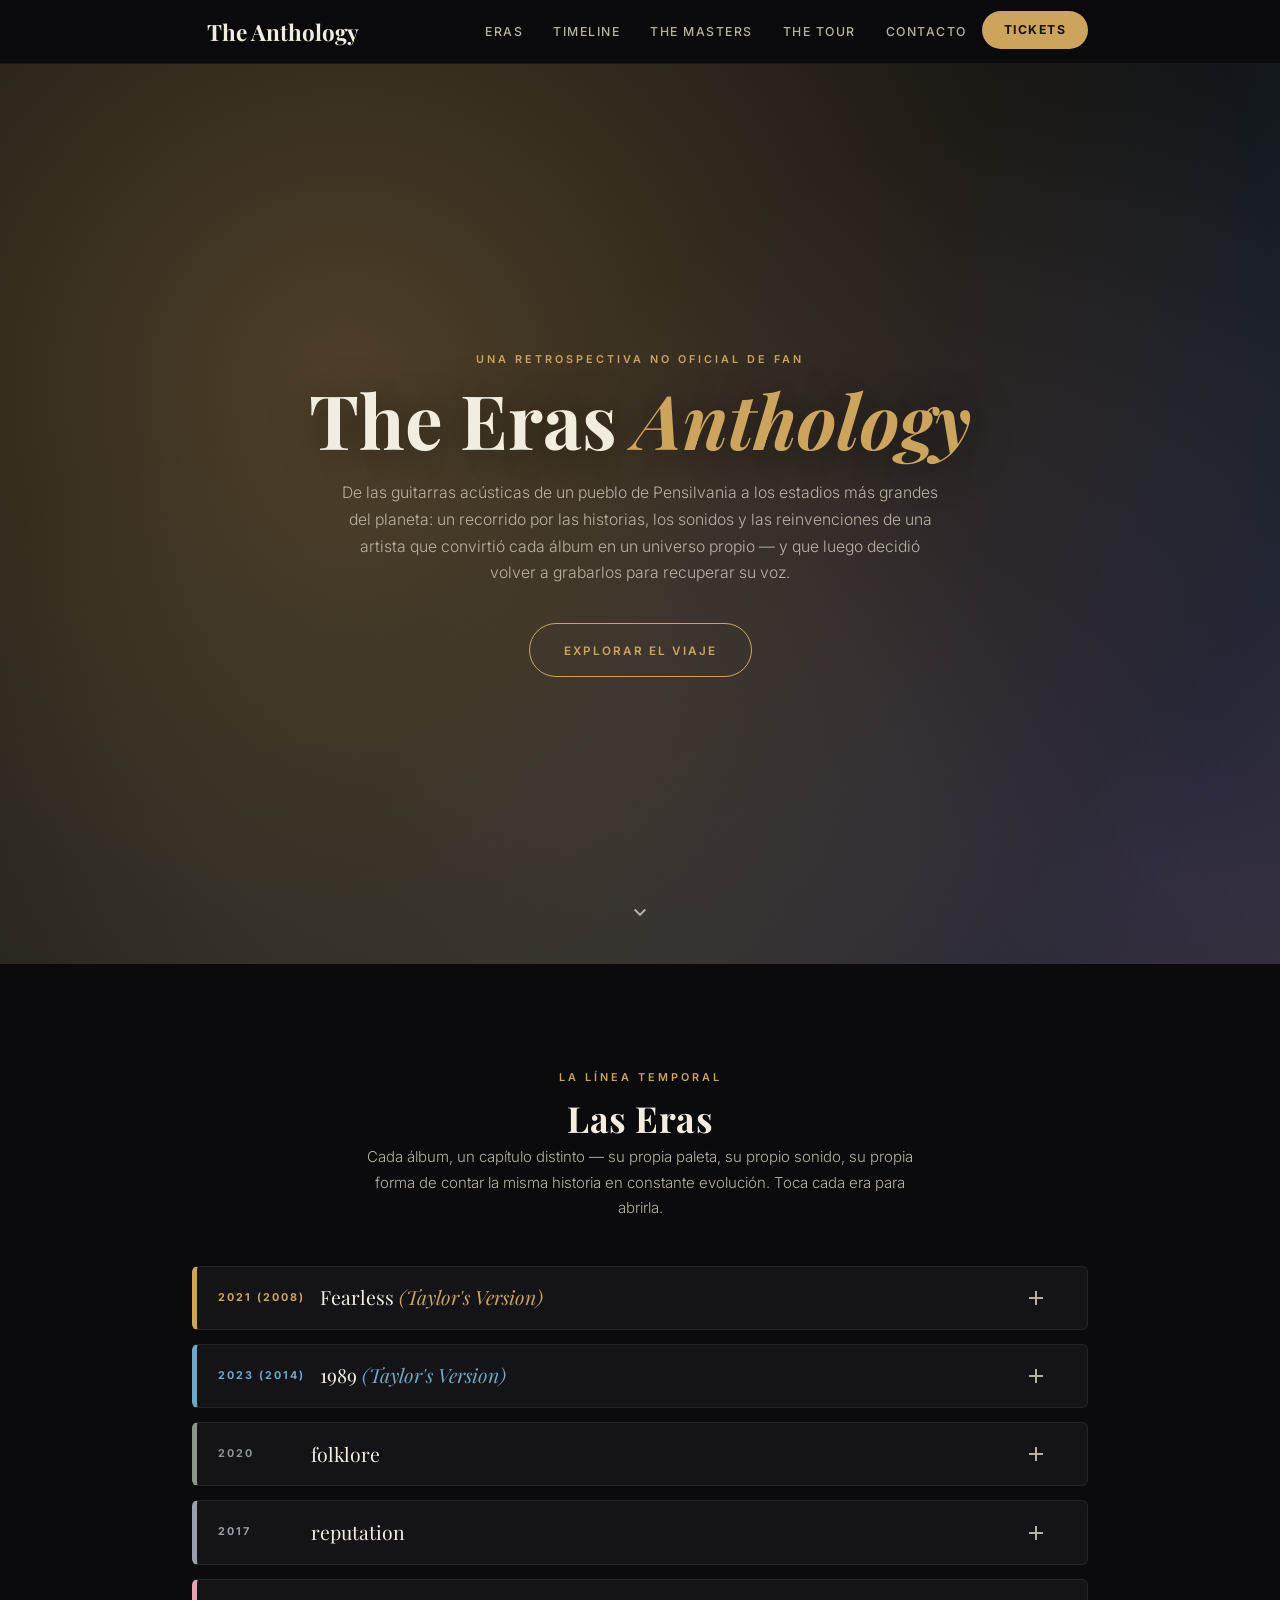
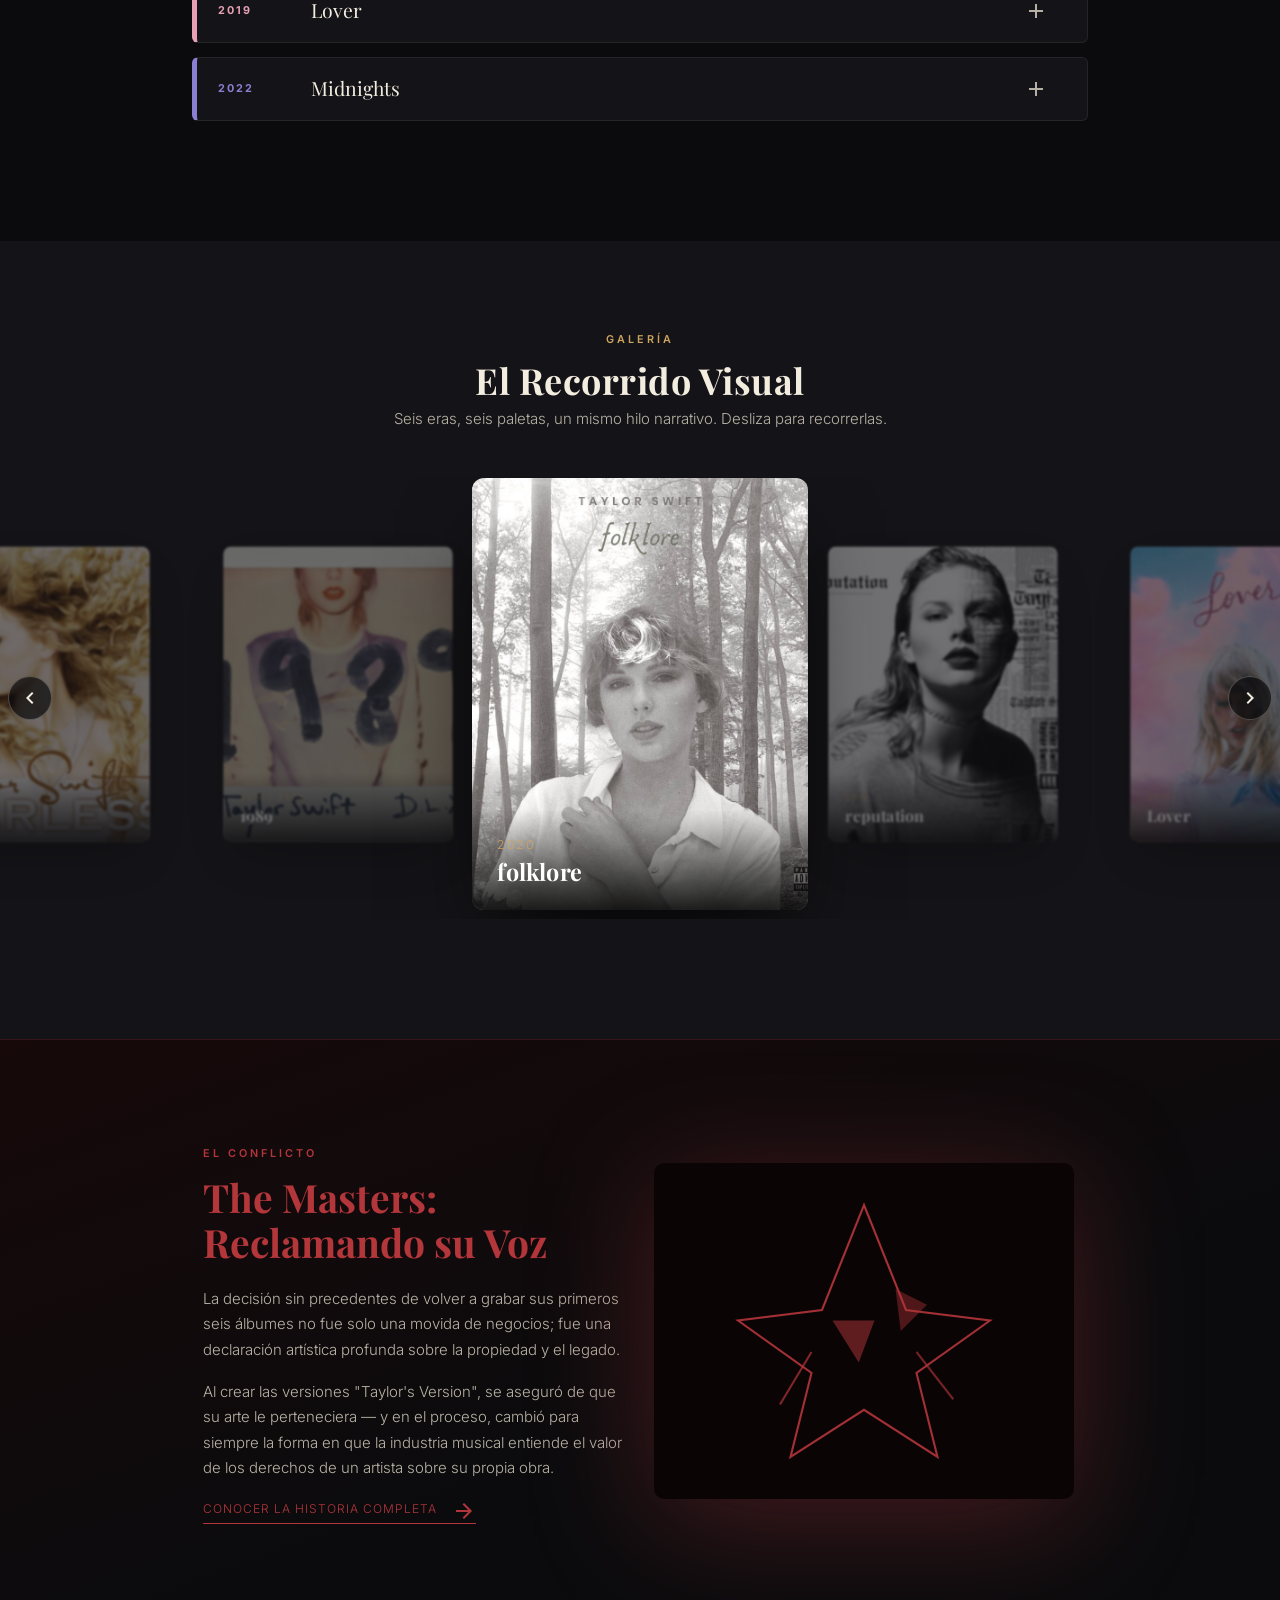
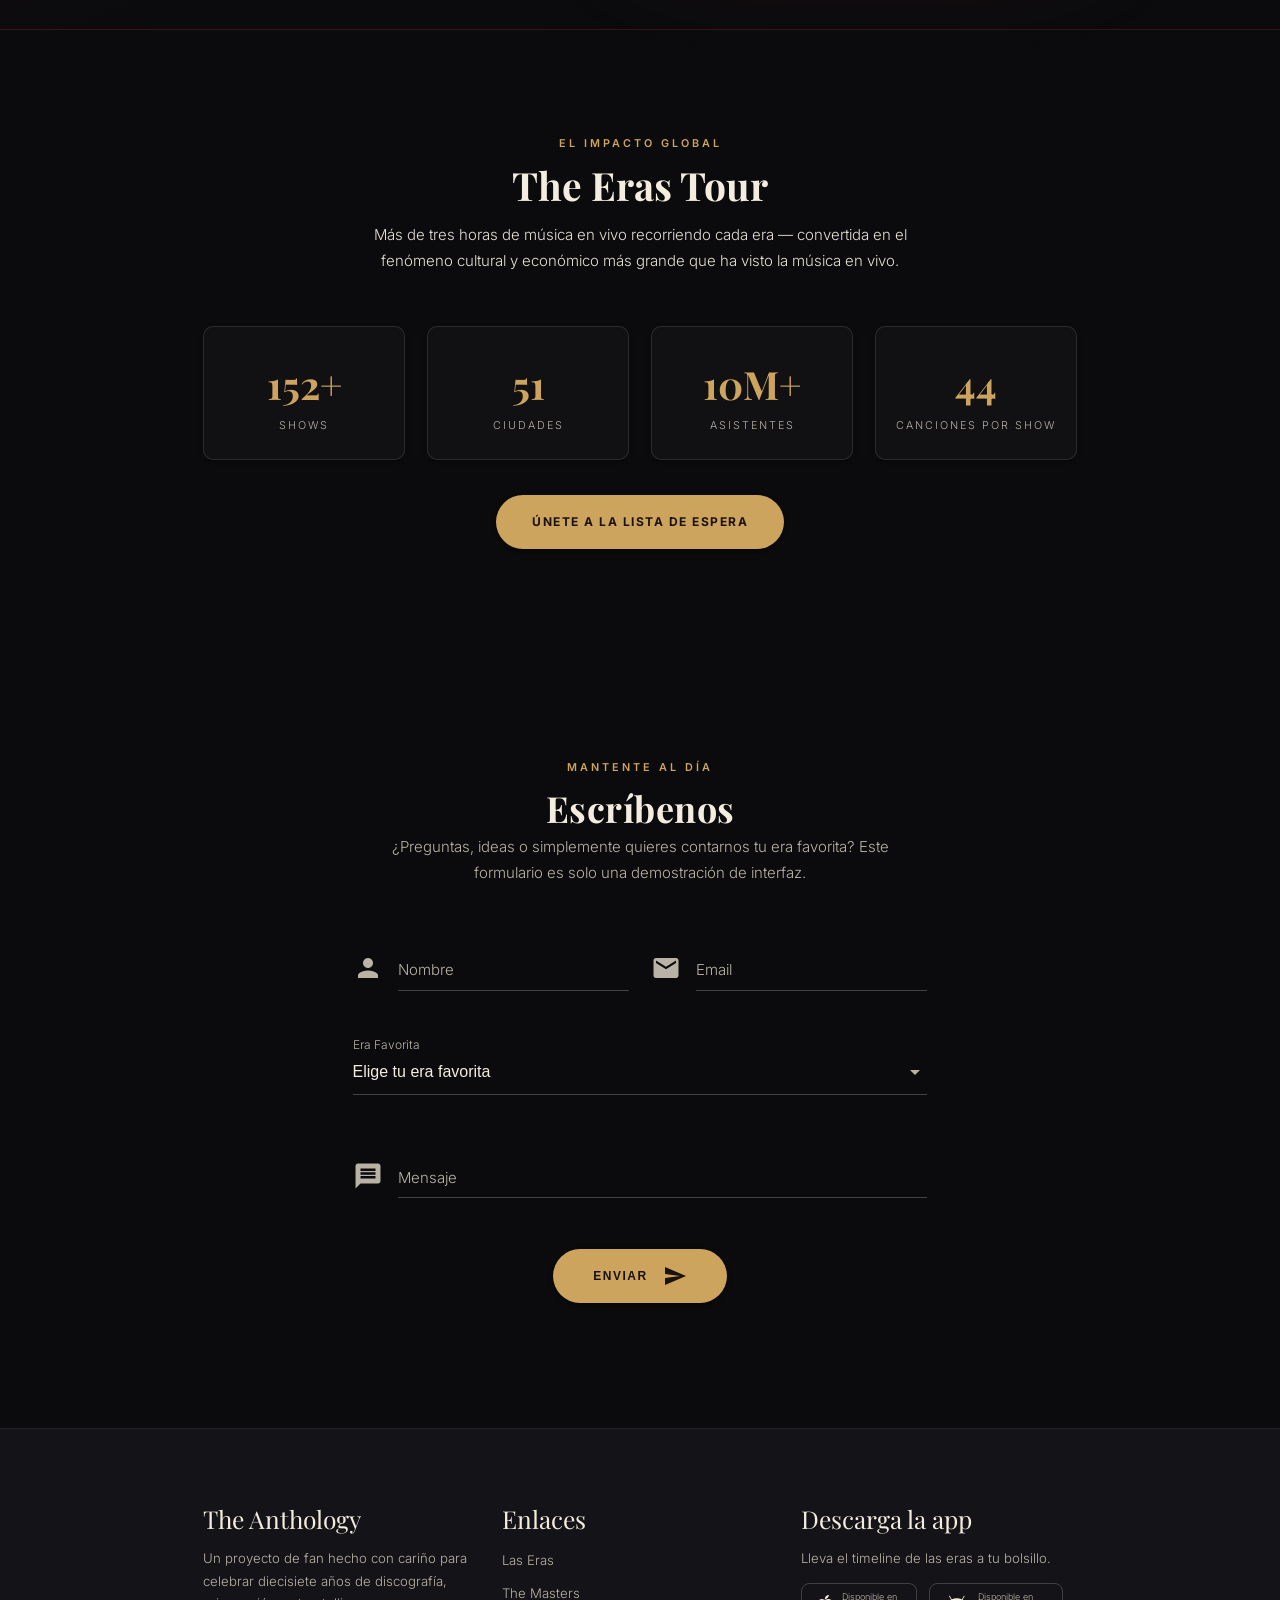
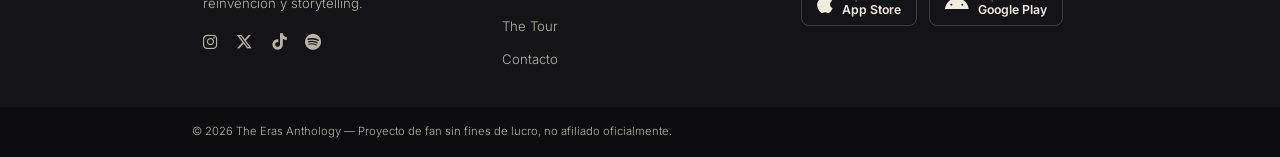
==== commit 2dbba98f: "carrusel arreglado con imagenes" ====
--- a/index.html
+++ b/index.html
@@ -118,9 +118,9 @@
                                 <div class="era-chip">You Belong With Me</div>
                                 <div class="era-audio">
                                     <span class="era-audio-label">Vista previa del ambiente sonoro</span>
-                                    <audio controls preload="none">
-                                        <source src="https://www.soundhelix.com/examples/mp3/SoundHelix-Song-1.mp3"
-                                            type="audio/mpeg">
+                                    <audio controls preload="metadata">
+                                        <source src="audios/lovestory.mp3" type="audio/mpeg">
+                                        <!-- TODO: reemplazar por el tema que bajes para esta era -->
                                         Tu navegador no soporta audio.
                                     </audio>
                                 </div>
@@ -171,6 +171,14 @@
                                     sobre el amor: más brillante, más urbana, más consciente de sí misma.</p>
                                 <div class="era-chip">Style</div>
                                 <div class="era-chip">Blank Space</div>
+                                <div class="era-audio">
+                                    <span class="era-audio-label">Vista previa del ambiente sonoro</span>
+                                    <audio controls preload="metadata">
+                                        <source src="audios/style.mp3" type="audio/mpeg">
+                                        <!-- TODO: reemplazar por el tema que bajes para esta era -->
+                                        Tu navegador no soporta audio.
+                                    </audio>
+                                </div>
                             </div>
                         </div>
                     </div>
@@ -221,6 +229,14 @@
                                     reales.</p>
                                 <div class="era-chip">cardigan</div>
                                 <div class="era-chip">august</div>
+                                <div class="era-audio">
+                                    <span class="era-audio-label">Vista previa del ambiente sonoro</span>
+                                    <audio controls preload="metadata">
+                                        <source src="audios/august.mp3" type="audio/mpeg">
+                                        <!-- TODO: reemplazar por el tema que bajes para esta era -->
+                                        Tu navegador no soporta audio.
+                                    </audio>
+                                </div>
                             </div>
                         </div>
                     </div>
@@ -266,6 +282,14 @@
                                     tomando el control del relato sobre sí misma.</p>
                                 <div class="era-chip">...Ready For It?</div>
                                 <div class="era-chip">Delicate</div>
+                                <div class="era-audio">
+                                    <span class="era-audio-label">Vista previa del ambiente sonoro</span>
+                                    <audio controls preload="metadata">
+                                        <source src="audios/delicate.mp3" type="audio/mpeg">
+                                        <!-- TODO: reemplazar por el tema que bajes para esta era -->
+                                        Tu navegador no soporta audio.
+                                    </audio>
+                                </div>
                             </div>
                         </div>
                     </div>
@@ -306,6 +330,14 @@
                                     en toda su discografía.</p>
                                 <div class="era-chip">Lover</div>
                                 <div class="era-chip">Cruel Summer</div>
+                                <div class="era-audio">
+                                    <span class="era-audio-label">Vista previa del ambiente sonoro</span>
+                                    <audio controls preload="metadata">
+                                        <source src="audios/lover.mp3" type="audio/mpeg">
+                                        <!-- TODO: reemplazar por el tema que bajes para esta era -->
+                                        Tu navegador no soporta audio.
+                                    </audio>
+                                </div>
                             </div>
                         </div>
                     </div>
@@ -351,6 +383,14 @@
                                     filosos y profundamente personales.</p>
                                 <div class="era-chip">Anti-Hero</div>
                                 <div class="era-chip">Lavender Haze</div>
+                                <div class="era-audio">
+                                    <span class="era-audio-label">Vista previa del ambiente sonoro</span>
+                                    <audio controls preload="metadata">
+                                        <source src="audios/antihero.mp3" type="audio/mpeg">
+                                        <!-- TODO: reemplazar por el tema que bajes para esta era -->
+                                        Tu navegador no soporta audio.
+                                    </audio>
+                                </div>
                             </div>
                         </div>
                     </div>
@@ -360,7 +400,7 @@
         </div>
     </section>
 
-    <!-- ============ CAROUSEL ============ -->
+    <!-- ============ ERAS GALLERY (scroll-snap) ============ -->
     <section id="carousel-section" class="carousel-section">
         <div class="container center-align">
             <span class="eyebrow reveal">Galería</span>
@@ -368,72 +408,50 @@
             <p class="section-sub reveal">Seis eras, seis paletas, un mismo hilo narrativo. Desliza para recorrerlas.
             </p>
         </div>
-        <div class="carousel carousel-slider center reveal" data-indicators="true">
-            <a class="carousel-item" href="#!">
-                <svg viewBox="0 0 400 300" xmlns="http://www.w3.org/2000/svg" preserveAspectRatio="xMidYMid slice">
-                    <rect width="400" height="300" fill="#241a0d" />
-                    <circle cx="320" cy="65" r="70" fill="#cda45e" opacity="0.25" />
-                    <ellipse cx="150" cy="205" rx="80" ry="65" fill="none" stroke="#cda45e" stroke-width="3" />
-                </svg>
-                <div class="carousel-caption"><span class="cc-year">2008 / 2021</span>
-                    <h4>Fearless</h4>
-                </div>
-            </a>
-            <a class="carousel-item" href="#!">
-                <svg viewBox="0 0 400 300" xmlns="http://www.w3.org/2000/svg" preserveAspectRatio="xMidYMid slice">
-                    <rect width="400" height="300" fill="#0a1826" />
-                    <rect x="60" y="150" width="26" height="150" fill="#6fa8c9" opacity="0.6" />
-                    <rect x="128" y="100" width="34" height="200" fill="#6fa8c9" opacity="0.85" />
-                    <rect x="200" y="140" width="24" height="160" fill="#6fa8c9" opacity="0.55" />
-                </svg>
-                <div class="carousel-caption"><span class="cc-year">2014 / 2023</span>
-                    <h4>1989</h4>
-                </div>
-            </a>
-            <a class="carousel-item" href="#!">
-                <svg viewBox="0 0 400 300" xmlns="http://www.w3.org/2000/svg" preserveAspectRatio="xMidYMid slice">
-                    <rect width="400" height="300" fill="#0c0d0c" />
-                    <line x1="80" y1="300" x2="95" y2="30" stroke="#8b968a" stroke-width="8" opacity="0.7" />
-                    <line x1="180" y1="300" x2="165" y2="10" stroke="#8b968a" stroke-width="10" opacity="0.5" />
-                    <line x1="290" y1="300" x2="305" y2="45" stroke="#8b968a" stroke-width="9" opacity="0.6" />
-                </svg>
-                <div class="carousel-caption"><span class="cc-year">2020</span>
-                    <h4>folklore</h4>
-                </div>
-            </a>
-            <a class="carousel-item" href="#!">
-                <svg viewBox="0 0 400 300" xmlns="http://www.w3.org/2000/svg" preserveAspectRatio="xMidYMid slice">
-                    <rect width="400" height="300" fill="#050506" />
-                    <polyline points="90,50 170,50 120,150 210,150 100,270 150,170 90,170" fill="none" stroke="#9aa0ab"
-                        stroke-width="5" opacity="0.85" />
-                </svg>
-                <div class="carousel-caption"><span class="cc-year">2017</span>
-                    <h4>reputation</h4>
-                </div>
-            </a>
-            <a class="carousel-item" href="#!">
-                <svg viewBox="0 0 400 300" xmlns="http://www.w3.org/2000/svg" preserveAspectRatio="xMidYMid slice">
-                    <rect width="400" height="300" fill="#22182a" />
-                    <circle cx="110" cy="100" r="50" fill="#e8a0b4" opacity="0.55" />
-                    <circle cx="290" cy="170" r="65" fill="#e8a0b4" opacity="0.35" />
-                </svg>
-                <div class="carousel-caption"><span class="cc-year">2019</span>
-                    <h4>Lover</h4>
-                </div>
-            </a>
-            <a class="carousel-item" href="#!">
-                <svg viewBox="0 0 400 300" xmlns="http://www.w3.org/2000/svg" preserveAspectRatio="xMidYMid slice">
-                    <rect width="400" height="300" fill="#0a0716" />
-                    <circle cx="300" cy="80" r="55" fill="#8b7fd1" opacity="0.85" />
-                    <circle cx="60" cy="60" r="2" fill="#fff" />
-                    <circle cx="150" cy="200" r="2" fill="#fff" />
-                    <circle cx="200" cy="60" r="1.5" fill="#fff" />
-                    <circle cx="40" cy="220" r="2" fill="#fff" />
-                </svg>
-                <div class="carousel-caption"><span class="cc-year">2022</span>
-                    <h4>Midnights</h4>
-                </div>
-            </a>
+
+        <div class="eras-gallery reveal">
+            <div class="eras-gallery-track" id="erasGalleryTrack">
+                <div class="gallery-card">
+                    <img src="images/fearless.png" alt="Fearless (Taylor's Version)">
+                    <div class="carousel-caption"><span class="cc-year">2008 / 2021</span>
+                        <h4>Fearless</h4>
+                    </div>
+                </div>
+                <div class="gallery-card">
+                    <img src="images/1989.jpg" alt="1989 (Taylor's Version)">
+                    <div class="carousel-caption"><span class="cc-year">2014 / 2023</span>
+                        <h4>1989</h4>
+                    </div>
+                </div>
+                <div class="gallery-card">
+                    <img src="images/folklore.jpg" alt="folklore">
+                    <div class="carousel-caption"><span class="cc-year">2020</span>
+                        <h4>folklore</h4>
+                    </div>
+                </div>
+                <div class="gallery-card">
+                    <img src="images/reputation.jpg" alt="reputation">
+                    <div class="carousel-caption"><span class="cc-year">2017</span>
+                        <h4>reputation</h4>
+                    </div>
+                </div>
+                <div class="gallery-card">
+                    <img src="images/lover.jpg" alt="Lover">
+                    <div class="carousel-caption"><span class="cc-year">2019</span>
+                        <h4>Lover</h4>
+                    </div>
+                </div>
+                <div class="gallery-card">
+                    <img src="images/midnights.jpg" alt="Midnights">
+                    <div class="carousel-caption"><span class="cc-year">2022</span>
+                        <h4>Midnights</h4>
+                    </div>
+                </div>
+            </div>
+            <button class="gallery-nav gallery-nav-prev" aria-label="Anterior"><i
+                    class="material-icons">chevron_left</i></button>
+            <button class="gallery-nav gallery-nav-next" aria-label="Siguiente"><i
+                    class="material-icons">chevron_right</i></button>
         </div>
     </section>
 
--- a/css/style.css
+++ b/css/style.css
@@ -63,9 +63,13 @@
   border-bottom:1px solid rgba(243,237,224,.08);
   transition:background .3s ease;
 }
+nav .nav-wrapper{position:relative;}
 nav .brand-logo{
   font-family:var(--font-display); font-weight:700; font-size:1.5rem; color:var(--cream)!important;
-  left:1rem;
+  position:absolute; top:50%; left:1rem; transform:translateY(-50%);
+}
+nav .sidenav-trigger{
+  float:right; margin:0 8px 0 0;
 }
 nav ul a{
   color:var(--cream-dim)!important; font-size:.82rem; letter-spacing:1.5px; text-transform:uppercase;
@@ -80,6 +84,11 @@
 .sidenav{background:var(--bg-2);}
 .sidenav li a{color:var(--cream-dim); text-transform:uppercase; font-size:.85rem; letter-spacing:1px;}
 .sidenav li a:hover{background:rgba(205,164,94,.12); color:var(--gold);}
+/* Materialize hardcodes sidenav icon color to rgba(0,0,0,.54), which is
+   basically invisible against the dark sidenav background here — override it. */
+.sidenav li>a>i.material-icons{color:var(--cream-dim)!important;}
+.sidenav li>a:hover>i.material-icons{color:var(--gold)!important;}
+.sidenav li>a.tickets-nav-btn{color:#1a1208!important;}
 
 /* ---------- HERO ---------- */
 .hero-section{
@@ -161,14 +170,42 @@
 .era-audio-label{font-size:.72rem; letter-spacing:1.5px; text-transform:uppercase; color:var(--cream-dim); margin-bottom:.5rem; display:block;}
 audio{width:100%; filter:invert(0.85) hue-rotate(180deg); border-radius:30px;}
 
-/* ---------- CAROUSEL ---------- */
+/* ---------- ERAS GALLERY (scroll-snap) ---------- */
 .carousel-section{padding:6rem 0 8rem; background:var(--bg-2);}
-.carousel{height:420px; margin-top:2rem;}
-.carousel .carousel-item{
-  width:340px; height:420px; border-radius:10px; overflow:hidden; position:relative;
-  box-shadow:0 25px 60px -20px rgba(0,0,0,.7);
-}
-.carousel .carousel-item svg{width:100%; height:100%; display:block;}
+.eras-gallery{
+  position:relative; margin-top:2rem;
+}
+.eras-gallery-track{
+  display:flex; align-items:center; gap:1.5rem; overflow-x:auto; scroll-snap-type:x mandatory;
+  -webkit-overflow-scrolling:touch; scrollbar-width:none;
+  padding:2.5rem calc(50% - 140px) 3rem; /* 140px = mitad del ancho FIJO de la card (280px) */
+}
+.eras-gallery-track::-webkit-scrollbar{display:none;}
+
+.gallery-card{
+  position:relative; flex:0 0 auto; width:280px; height:360px; border-radius:10px;
+  overflow:hidden; scroll-snap-align:center; box-shadow:0 25px 60px -20px rgba(0,0,0,.7);
+  opacity:.4; transform:scale(.82); filter:blur(1px);
+  transition:transform .45s cubic-bezier(.22,.68,0,1.71), opacity .4s ease, filter .4s ease;
+  cursor:pointer;
+}
+.gallery-card.is-active{
+  opacity:1; transform:scale(1.2); filter:blur(0);
+  z-index:2; box-shadow:0 30px 70px -20px rgba(0,0,0,.85);
+}
+
+.gallery-card img{
+  width:100%; height:100%; display:block; object-fit:cover;
+}
+.gallery-nav{
+  position:absolute; top:50%; transform:translateY(-50%); z-index:2; width:44px; height:44px;
+  border-radius:50%; border:1px solid rgba(243,237,224,.25); background:rgba(11,11,13,.7);
+  color:var(--cream); display:flex; align-items:center; justify-content:center; cursor:pointer;
+  transition:background .2s ease, border-color .2s ease;
+}
+.gallery-nav:hover{background:var(--gold); border-color:var(--gold); color:#1a1208;}
+.gallery-nav-prev{left:8px;}
+.gallery-nav-next{right:8px;}
 .carousel-caption{
   position:absolute; left:0; right:0; bottom:0; padding:1.4rem;
   background:linear-gradient(to top, rgba(0,0,0,.85), transparent);
@@ -262,9 +299,9 @@
 .back-to-top.show{opacity:1; pointer-events:auto; transform:translateY(0);}
 .back-to-top i{color:#1a1208;}
 
-/* ---------- responsive tweaks ---------- */
 @media (max-width:600px){
-  .carousel{height:340px;}
-  .carousel .carousel-item{width:260px; height:340px;}
-  .masters-section h2{font-size:2rem;}
+  .eras-gallery-track{ padding:2rem calc(50% - 39vw) 2.5rem; }
+  .gallery-card{ width:78vw; height:340px; transform:scale(.86); }
+  .gallery-card.is-active{ transform:scale(1); }
+  .gallery-nav{display:none;}
 }
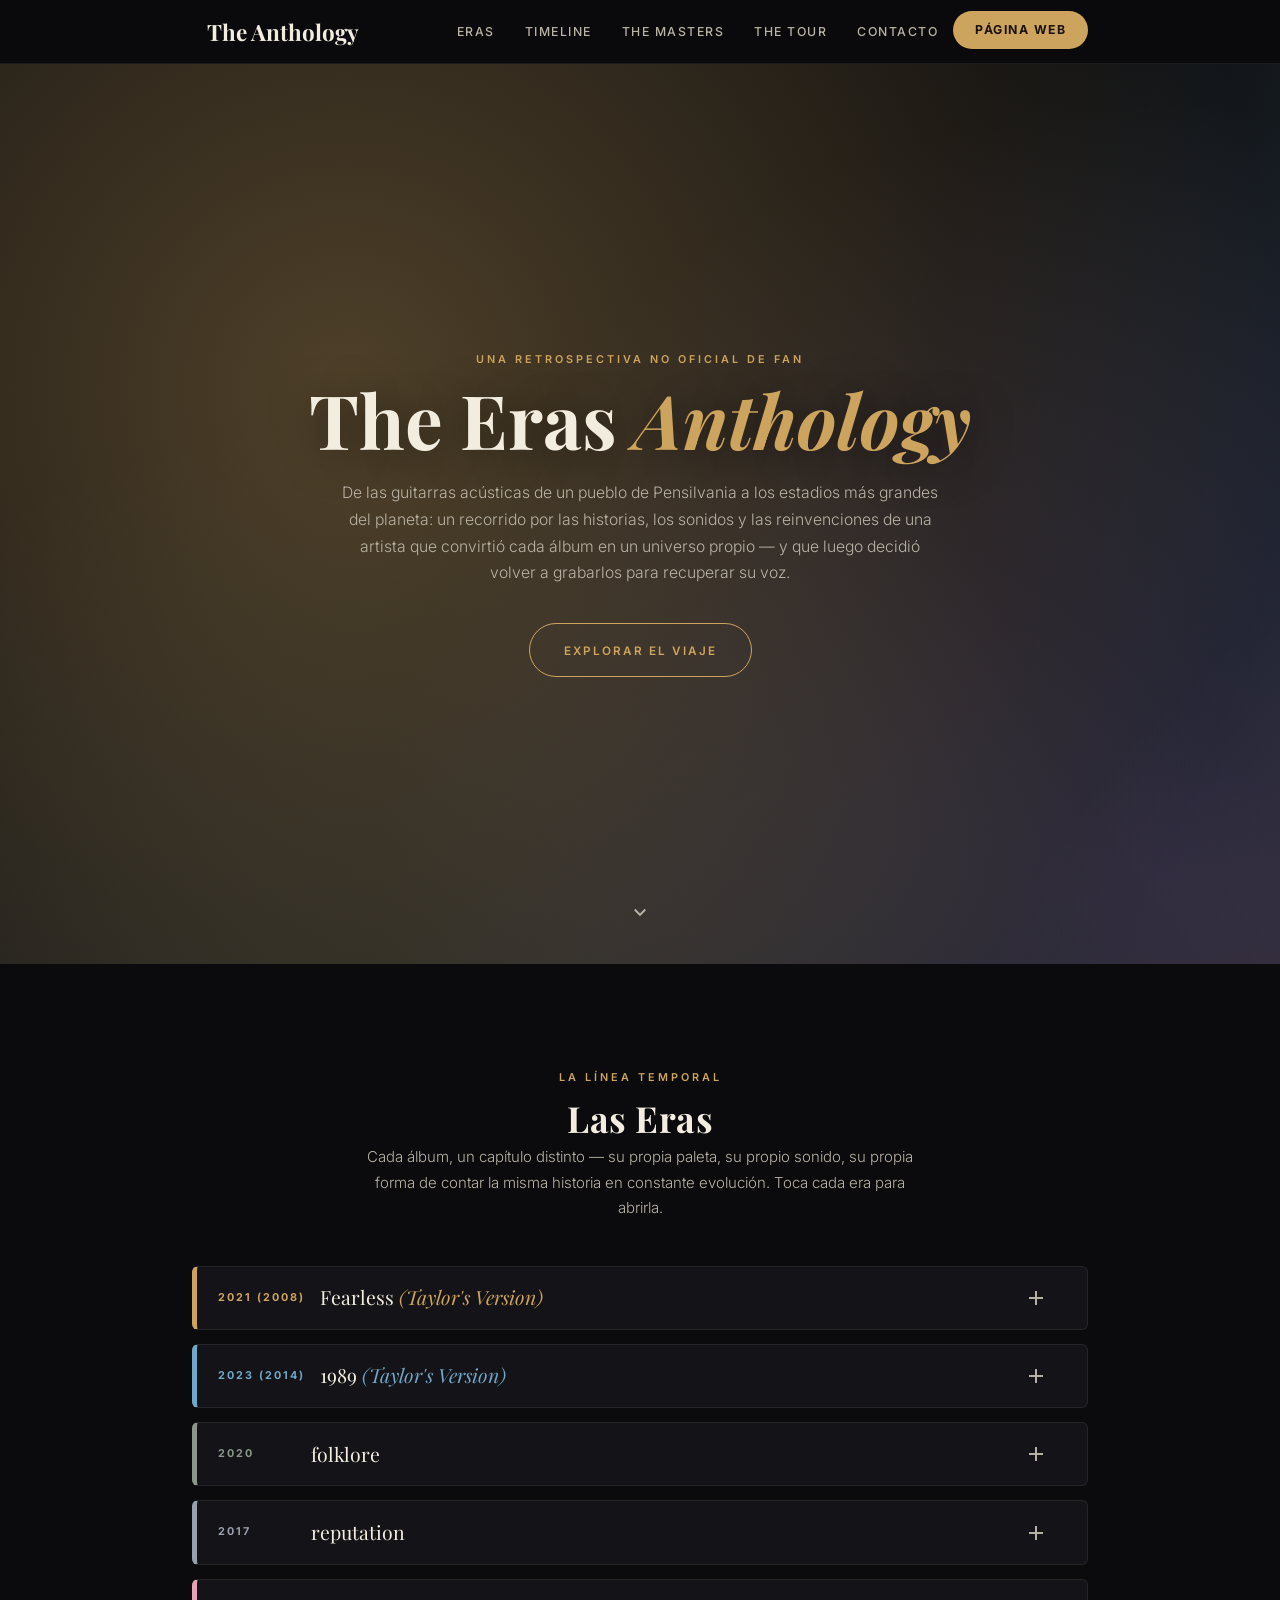
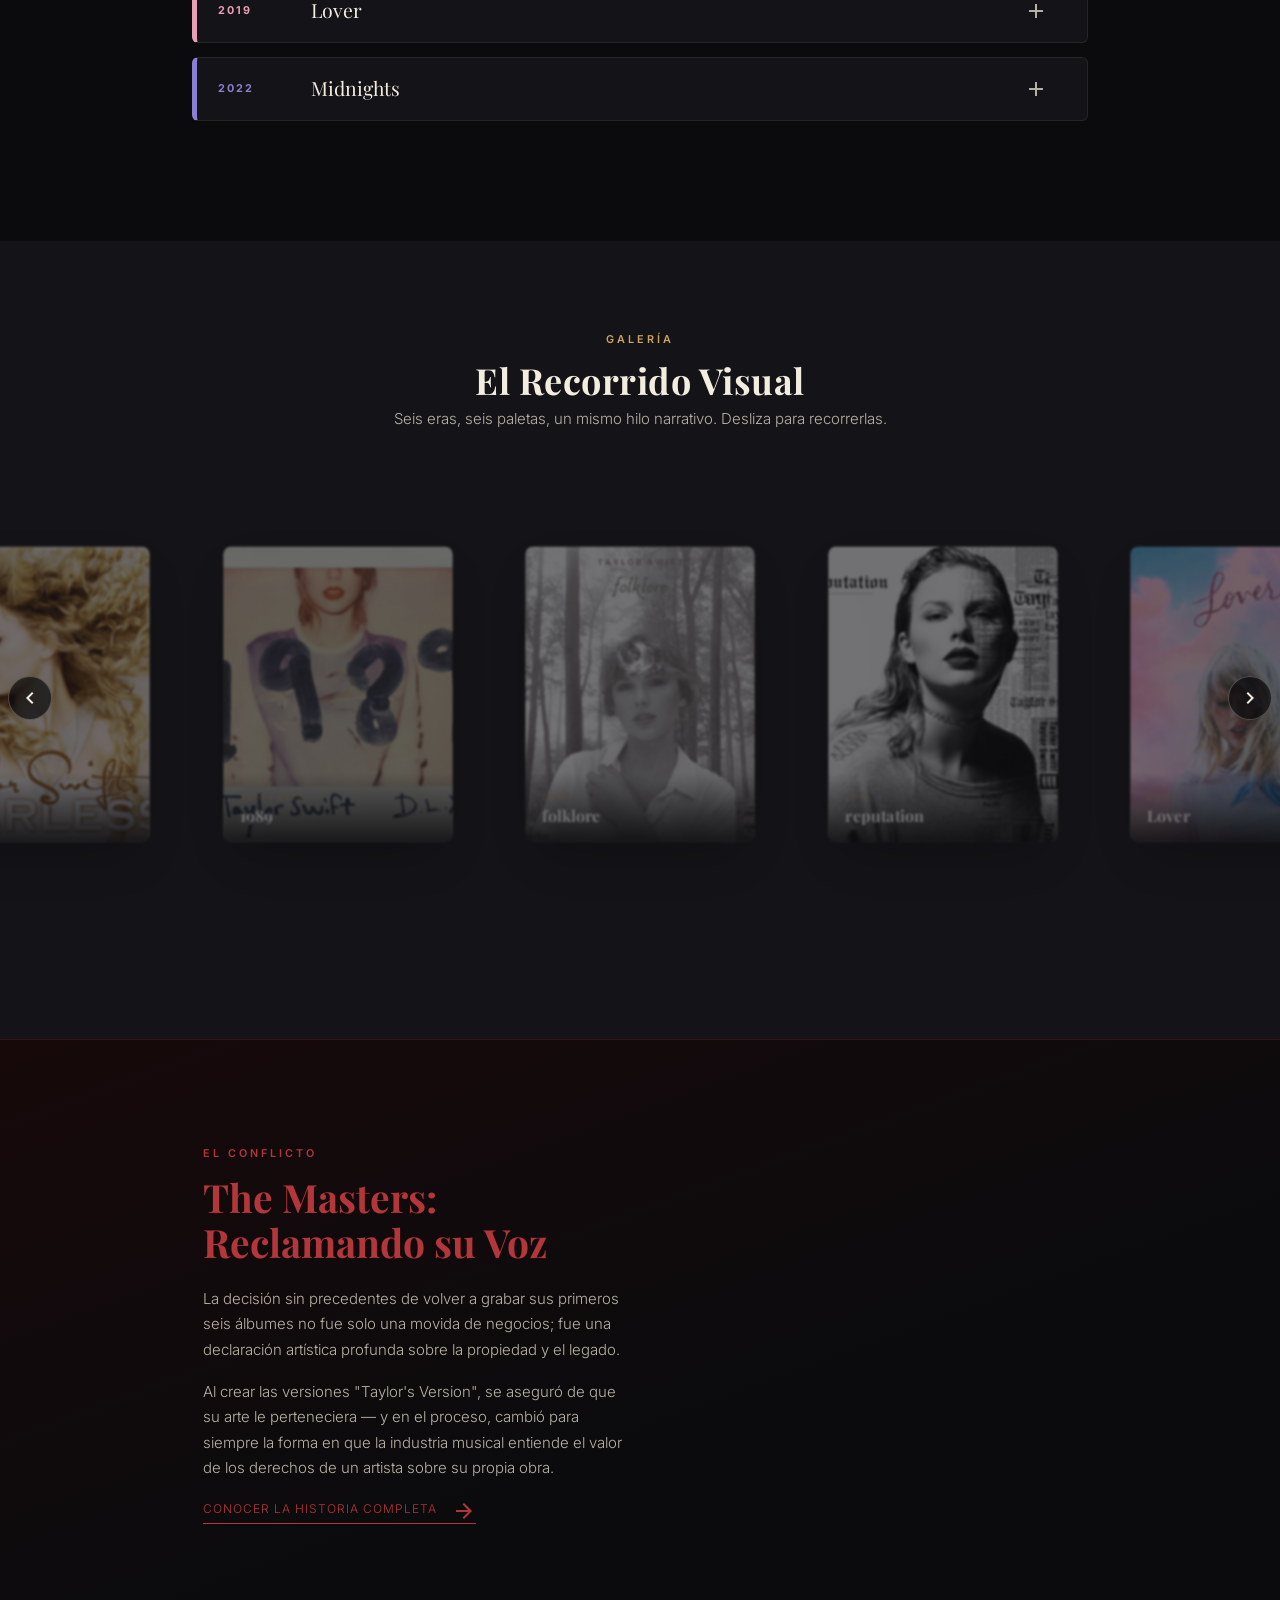
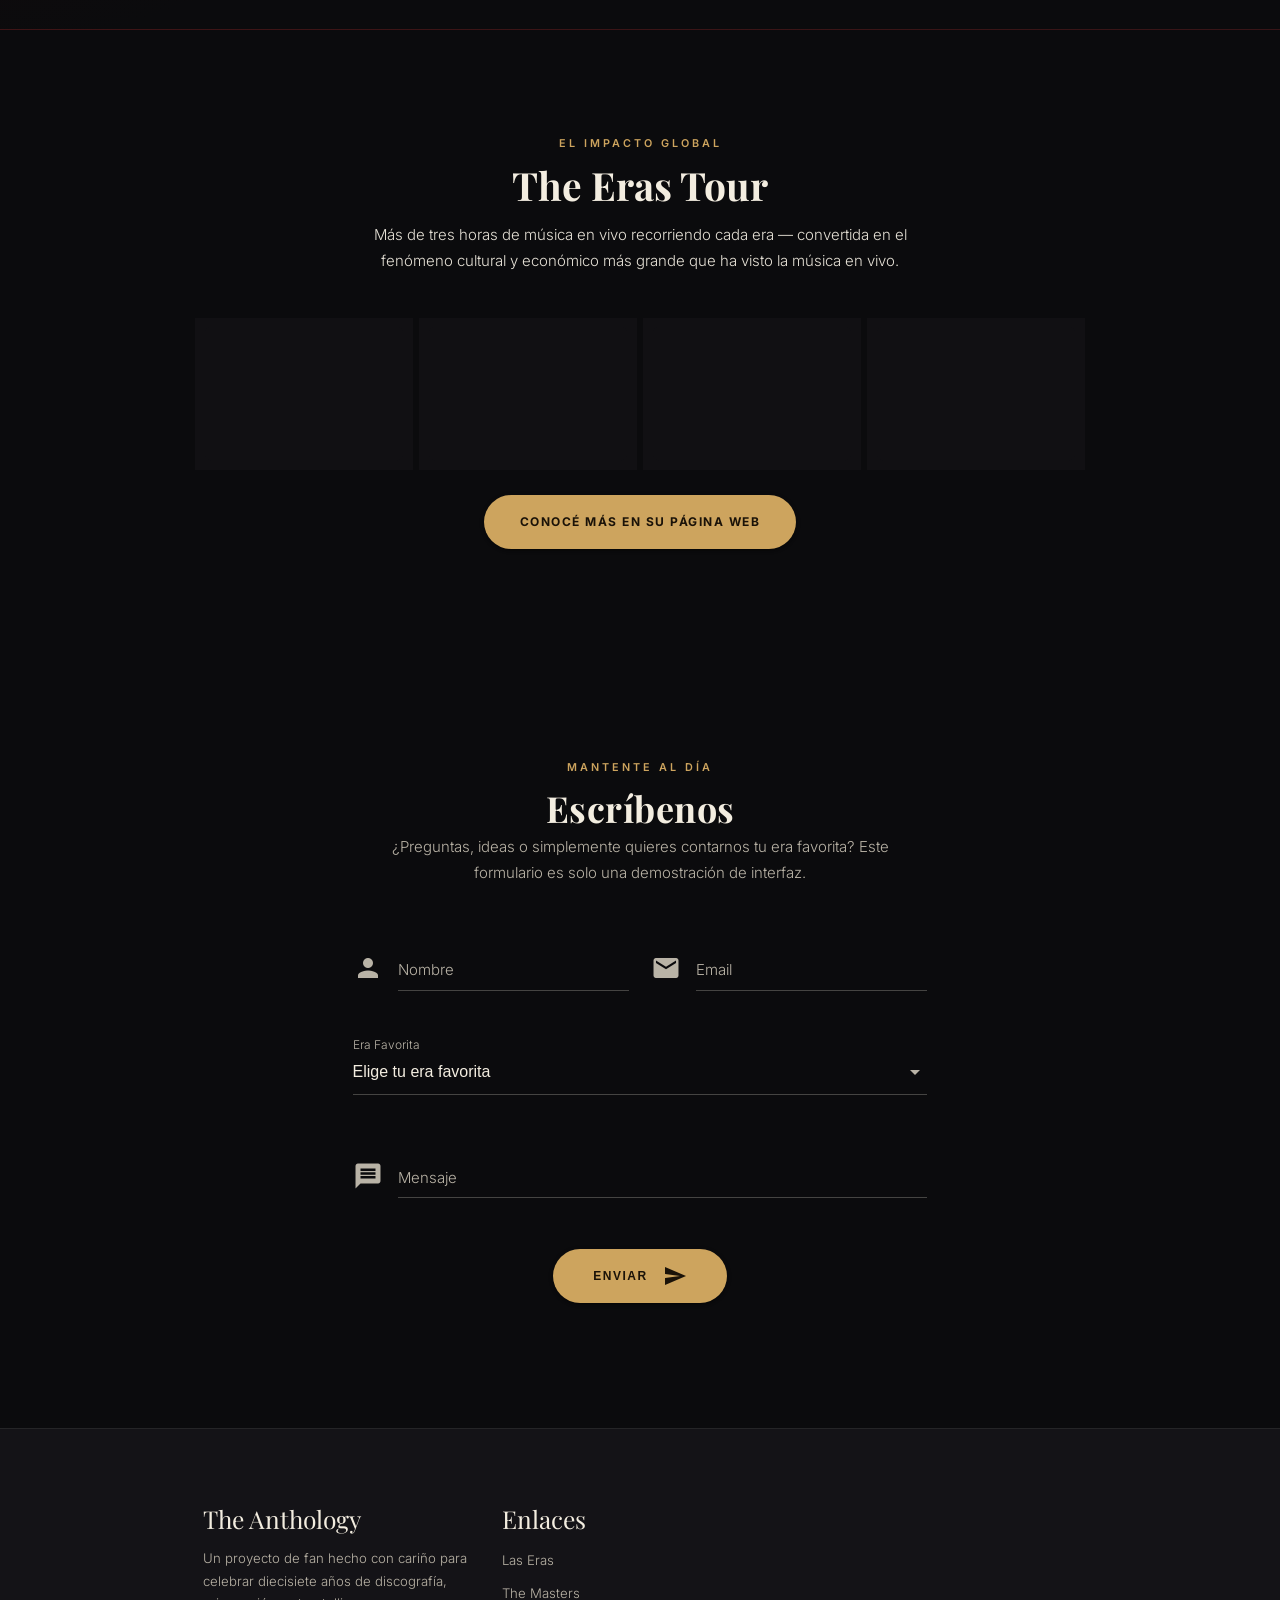
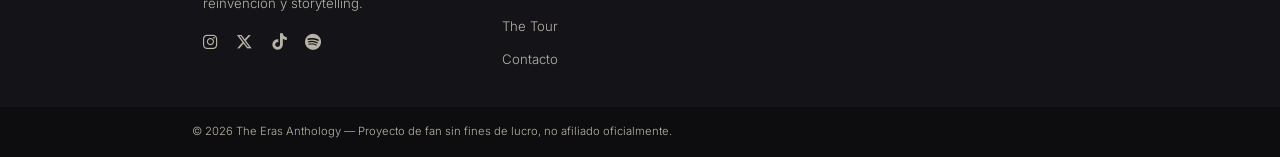
==== commit 2f2a5159: "Agregue imagenes" ====
--- a/index.html
+++ b/index.html
@@ -27,7 +27,7 @@
                 <li><a href="#masters">The Masters</a></li>
                 <li><a href="#tour">The Tour</a></li>
                 <li><a href="#contact">Contacto</a></li>
-                <li><a href="#tour" class="tickets-nav-btn">Tickets</a></li>
+                <li><a href="#tour" class="tickets-nav-btn">Página Web</a></li>
             </ul>
         </div>
     </nav>
@@ -87,24 +87,7 @@
                         <div class="row" style="margin-bottom:0;">
                             <div class="col s12 m5">
                                 <div class="era-visual">
-                                    <svg viewBox="0 0 400 300" xmlns="http://www.w3.org/2000/svg">
-                                        <defs>
-                                            <linearGradient id="gFear" x1="0" y1="0" x2="1" y2="1">
-                                                <stop offset="0%" stop-color="#3b2a14" />
-                                                <stop offset="100%" stop-color="#17110a" />
-                                            </linearGradient>
-                                        </defs>
-                                        <rect width="400" height="300" fill="url(#gFear)" />
-                                        <circle cx="320" cy="65" r="55" fill="#cda45e" opacity="0.18" />
-                                        <circle cx="320" cy="65" r="32" fill="#cda45e" opacity="0.35" />
-                                        <ellipse cx="150" cy="205" rx="72" ry="58" fill="none" stroke="#cda45e"
-                                            stroke-width="3" />
-                                        <ellipse cx="150" cy="205" rx="20" ry="16" fill="none" stroke="#cda45e"
-                                            stroke-width="2" />
-                                        <rect x="141" y="55" width="18" height="150" fill="#cda45e" opacity="0.9"
-                                            rx="3" />
-                                        <line x1="150" y1="55" x2="150" y2="205" stroke="#17110a" stroke-width="1" />
-                                    </svg>
+                                    <img src="img/fearless.jpg" alt="Portada del álbum Fearless (Taylor's Version)" loading="lazy">
                                 </div>
                             </div>
                             <div class="col s12 m7">
@@ -120,7 +103,6 @@
                                     <span class="era-audio-label">Vista previa del ambiente sonoro</span>
                                     <audio controls preload="metadata">
                                         <source src="audios/lovestory.mp3" type="audio/mpeg">
-                                        <!-- TODO: reemplazar por el tema que bajes para esta era -->
                                         Tu navegador no soporta audio.
                                     </audio>
                                 </div>
@@ -141,26 +123,7 @@
                         <div class="row" style="margin-bottom:0;">
                             <div class="col s12 m5">
                                 <div class="era-visual">
-                                    <svg viewBox="0 0 400 300" xmlns="http://www.w3.org/2000/svg">
-                                        <defs>
-                                            <linearGradient id="g89" x1="0" y1="0" x2="0" y2="1">
-                                                <stop offset="0%" stop-color="#0e2438" />
-                                                <stop offset="100%" stop-color="#06121e" />
-                                            </linearGradient>
-                                        </defs>
-                                        <rect width="400" height="300" fill="url(#g89)" />
-                                        <rect x="20" y="180" width="30" height="90" fill="#6fa8c9" opacity="0.5" />
-                                        <rect x="60" y="140" width="26" height="130" fill="#6fa8c9" opacity="0.65" />
-                                        <rect x="96" y="165" width="22" height="105" fill="#6fa8c9" opacity="0.5" />
-                                        <rect x="128" y="110" width="34" height="160" fill="#6fa8c9" opacity="0.8" />
-                                        <rect x="172" y="150" width="24" height="120" fill="#6fa8c9" opacity="0.55" />
-                                        <path d="M240 80 q10 -10 20 0 q10 -10 20 0" fill="none" stroke="#e9f2f8"
-                                            stroke-width="2" />
-                                        <path d="M280 100 q10 -10 20 0 q10 -10 20 0" fill="none" stroke="#e9f2f8"
-                                            stroke-width="2" />
-                                        <path d="M255 60 q10 -10 20 0 q10 -10 20 0" fill="none" stroke="#e9f2f8"
-                                            stroke-width="2" />
-                                    </svg>
+                                    <img src="img/1989.jpg" alt="Portada del álbum 1989 (Taylor's Version)" loading="lazy">
                                 </div>
                             </div>
                             <div class="col s12 m7">
@@ -175,7 +138,6 @@
                                     <span class="era-audio-label">Vista previa del ambiente sonoro</span>
                                     <audio controls preload="metadata">
                                         <source src="audios/style.mp3" type="audio/mpeg">
-                                        <!-- TODO: reemplazar por el tema que bajes para esta era -->
                                         Tu navegador no soporta audio.
                                     </audio>
                                 </div>
@@ -195,29 +157,7 @@
                         <div class="row" style="margin-bottom:0;">
                             <div class="col s12 m5">
                                 <div class="era-visual">
-                                    <svg viewBox="0 0 400 300" xmlns="http://www.w3.org/2000/svg">
-                                        <defs>
-                                            <linearGradient id="gFolk" x1="0" y1="0" x2="0" y2="1">
-                                                <stop offset="0%" stop-color="#2b2f2c" />
-                                                <stop offset="100%" stop-color="#0c0d0c" />
-                                            </linearGradient>
-                                        </defs>
-                                        <rect width="400" height="300" fill="url(#gFolk)" />
-                                        <rect x="0" y="0" width="400" height="300" fill="#8b968a" opacity="0.06" />
-                                        <line x1="40" y1="300" x2="55" y2="40" stroke="#8b968a" stroke-width="6"
-                                            opacity="0.7" />
-                                        <line x1="100" y1="300" x2="90" y2="20" stroke="#8b968a" stroke-width="8"
-                                            opacity="0.5" />
-                                        <line x1="170" y1="300" x2="180" y2="60" stroke="#8b968a" stroke-width="7"
-                                            opacity="0.65" />
-                                        <line x1="240" y1="300" x2="225" y2="30" stroke="#8b968a" stroke-width="9"
-                                            opacity="0.5" />
-                                        <line x1="310" y1="300" x2="320" y2="50" stroke="#8b968a" stroke-width="6"
-                                            opacity="0.6" />
-                                        <line x1="360" y1="300" x2="350" y2="70" stroke="#8b968a" stroke-width="7"
-                                            opacity="0.45" />
-                                        <rect width="400" height="300" fill="url(#gFolk)" opacity="0.35" />
-                                    </svg>
+                                    <img src="img/folklore.png" alt="Portada del álbum folklore" loading="lazy">
                                 </div>
                             </div>
                             <div class="col s12 m7">
@@ -233,7 +173,6 @@
                                     <span class="era-audio-label">Vista previa del ambiente sonoro</span>
                                     <audio controls preload="metadata">
                                         <source src="audios/august.mp3" type="audio/mpeg">
-                                        <!-- TODO: reemplazar por el tema que bajes para esta era -->
                                         Tu navegador no soporta audio.
                                     </audio>
                                 </div>
@@ -253,25 +192,7 @@
                         <div class="row" style="margin-bottom:0;">
                             <div class="col s12 m5">
                                 <div class="era-visual">
-                                    <svg viewBox="0 0 400 300" xmlns="http://www.w3.org/2000/svg">
-                                        <defs>
-                                            <linearGradient id="gRep" x1="0" y1="0" x2="1" y2="1">
-                                                <stop offset="0%" stop-color="#1b1c1f" />
-                                                <stop offset="100%" stop-color="#050506" />
-                                            </linearGradient>
-                                        </defs>
-                                        <rect width="400" height="300" fill="url(#gRep)" />
-                                        <polyline points="60,40 140,40 100,140 180,140 90,270 130,160 60,160"
-                                            fill="none" stroke="#9aa0ab" stroke-width="4" opacity="0.85" />
-                                        <line x1="230" y1="30" x2="230" y2="270" stroke="#9aa0ab" stroke-width="1"
-                                            opacity="0.25" />
-                                        <line x1="270" y1="30" x2="270" y2="270" stroke="#9aa0ab" stroke-width="1"
-                                            opacity="0.25" />
-                                        <line x1="310" y1="30" x2="310" y2="270" stroke="#9aa0ab" stroke-width="1"
-                                            opacity="0.25" />
-                                        <line x1="350" y1="30" x2="350" y2="270" stroke="#9aa0ab" stroke-width="1"
-                                            opacity="0.25" />
-                                    </svg>
+                                    <img src="img/reputation.jpg" alt="Portada del álbum reputation" loading="lazy">
                                 </div>
                             </div>
                             <div class="col s12 m7">
@@ -286,7 +207,6 @@
                                     <span class="era-audio-label">Vista previa del ambiente sonoro</span>
                                     <audio controls preload="metadata">
                                         <source src="audios/delicate.mp3" type="audio/mpeg">
-                                        <!-- TODO: reemplazar por el tema que bajes para esta era -->
                                         Tu navegador no soporta audio.
                                     </audio>
                                 </div>
@@ -306,20 +226,7 @@
                         <div class="row" style="margin-bottom:0;">
                             <div class="col s12 m5">
                                 <div class="era-visual">
-                                    <svg viewBox="0 0 400 300" xmlns="http://www.w3.org/2000/svg">
-                                        <defs>
-                                            <linearGradient id="gLov" x1="0" y1="0" x2="1" y2="1">
-                                                <stop offset="0%" stop-color="#3a2230" />
-                                                <stop offset="50%" stop-color="#2a2440" />
-                                                <stop offset="100%" stop-color="#14101f" />
-                                            </linearGradient>
-                                        </defs>
-                                        <rect width="400" height="300" fill="url(#gLov)" />
-                                        <circle cx="90" cy="80" r="34" fill="#e8a0b4" opacity="0.5" />
-                                        <circle cx="260" cy="60" r="20" fill="#e8a0b4" opacity="0.4" />
-                                        <circle cx="330" cy="200" r="46" fill="#e8a0b4" opacity="0.3" />
-                                        <circle cx="150" cy="220" r="26" fill="#e8a0b4" opacity="0.45" />
-                                    </svg>
+                                    <img src="img/lover.jpg" alt="Portada del álbum Lover" loading="lazy">
                                 </div>
                             </div>
                             <div class="col s12 m7">
@@ -334,7 +241,6 @@
                                     <span class="era-audio-label">Vista previa del ambiente sonoro</span>
                                     <audio controls preload="metadata">
                                         <source src="audios/lover.mp3" type="audio/mpeg">
-                                        <!-- TODO: reemplazar por el tema que bajes para esta era -->
                                         Tu navegador no soporta audio.
                                     </audio>
                                 </div>
@@ -354,25 +260,7 @@
                         <div class="row" style="margin-bottom:0;">
                             <div class="col s12 m5">
                                 <div class="era-visual">
-                                    <svg viewBox="0 0 400 300" xmlns="http://www.w3.org/2000/svg">
-                                        <defs>
-                                            <linearGradient id="gMid" x1="0" y1="0" x2="0" y2="1">
-                                                <stop offset="0%" stop-color="#1a1530" />
-                                                <stop offset="100%" stop-color="#07050f" />
-                                            </linearGradient>
-                                        </defs>
-                                        <rect width="400" height="300" fill="url(#gMid)" />
-                                        <circle cx="300" cy="80" r="45" fill="#0f0c1c" />
-                                        <circle cx="285" cy="70" r="45" fill="#8b7fd1" opacity="0.85" />
-                                        <circle cx="60" cy="50" r="2" fill="#fff" />
-                                        <circle cx="90" cy="90" r="2" fill="#fff" />
-                                        <circle cx="140" cy="40" r="1.5" fill="#fff" />
-                                        <circle cx="180" cy="110" r="2" fill="#fff" />
-                                        <circle cx="40" cy="150" r="1.5" fill="#fff" />
-                                        <circle cx="120" cy="180" r="2" fill="#fff" />
-                                        <circle cx="200" cy="60" r="1.5" fill="#fff" />
-                                        <circle cx="30" cy="220" r="2" fill="#fff" />
-                                    </svg>
+                                    <img src="img/midnight.jpg" alt="Portada del álbum Midnights" loading="lazy">
                                 </div>
                             </div>
                             <div class="col s12 m7">
@@ -387,7 +275,6 @@
                                     <span class="era-audio-label">Vista previa del ambiente sonoro</span>
                                     <audio controls preload="metadata">
                                         <source src="audios/antihero.mp3" type="audio/mpeg">
-                                        <!-- TODO: reemplazar por el tema que bajes para esta era -->
                                         Tu navegador no soporta audio.
                                     </audio>
                                 </div>
@@ -400,7 +287,7 @@
         </div>
     </section>
 
-    <!-- ============ ERAS GALLERY (scroll-snap) ============ -->
+    <!-- ============ ERAS GALLERY ============ -->
     <section id="carousel-section" class="carousel-section">
         <div class="container center-align">
             <span class="eyebrow reveal">Galería</span>
@@ -467,22 +354,12 @@
                     <p>Al crear las versiones "Taylor's Version", se aseguró de que su arte le perteneciera —
                         y en el proceso, cambió para siempre la forma en que la industria musical entiende el valor
                         de los derechos de un artista sobre su propia obra.</p>
-                    <a class="masters-btn waves-effect">Conocer la historia completa<i
+                    <a href="https://es.wikipedia.org/wiki/Controversia_sobre_los_m%C3%A1steres_de_Taylor_Swift" class="masters-btn waves-effect">Conocer la historia completa<i
                             class="material-icons right">arrow_forward</i></a>
                 </div>
                 <div class="col s12 m6 center-align reveal reveal-delay-2">
                     <div class="masters-visual">
-                        <svg viewBox="0 0 400 320" xmlns="http://www.w3.org/2000/svg"
-                            style="max-width:420px; width:100%;">
-                            <rect width="400" height="320" fill="#0b0405" rx="10" />
-                            <polygon
-                                points="200,40 240,140 320,150 250,200 270,280 200,235 130,280 150,200 80,150 160,140"
-                                fill="none" stroke="#b3363b" stroke-width="2" opacity="0.9" />
-                            <line x1="150" y1="180" x2="120" y2="230" stroke="#b3363b" stroke-width="2" opacity="0.7" />
-                            <line x1="250" y1="180" x2="285" y2="225" stroke="#b3363b" stroke-width="2" opacity="0.6" />
-                            <polygon points="170,150 210,150 195,190" fill="#b3363b" opacity="0.5" />
-                            <polygon points="230,120 260,135 235,160" fill="#b3363b" opacity="0.4" />
-                        </svg>
+                        <img src="img/masters.jpg" alt="The Masters — Taylor Swift" loading="lazy">
                     </div>
                 </div>
             </div>
@@ -538,7 +415,7 @@
                 </div>
             </div>
 
-            <a class="btn-large waves-effect tour-cta reveal">Únete a la lista de espera</a>
+            <a href="https://www.taylorswift.com/" class="btn-large waves-effect tour-cta reveal">Conocé más en su página web</a>
         </div>
     </section>
 
@@ -606,10 +483,10 @@
                     <p>Un proyecto de fan hecho con cariño para celebrar diecisiete años de discografía, reinvención y
                         storytelling.</p>
                     <div class="social-icons">
-                        <a href="#"><i class="fab fa-instagram"></i></a>
-                        <a href="#"><i class="fab fa-x-twitter"></i></a>
-                        <a href="#"><i class="fab fa-tiktok"></i></a>
-                        <a href="#"><i class="fab fa-spotify"></i></a>
+                        <a href="https://www.instagram.com/taylorswift?utm_source=ig_web_button_share_sheet&stkn=ZDNlZDc0MzIxNw=="><i class="fab fa-instagram"></i></a>
+                        <a href="https://x.com/taylorswift13?s=20"><i class="fab fa-x-twitter"></i></a>
+                        <a href="https://www.tiktok.com/@taylorswift?is_from_webapp=1&sender_device=pc"><i class="fab fa-tiktok"></i></a>
+                        <a href="https://open.spotify.com/artist/06HL4z0CvFAxyc27GXpf02?si=40fpMOR0QS-YyTbdg5yXZQ"><i class="fab fa-spotify"></i></a>
                     </div>
                 </div>
                 <div class="col s12 m4">
@@ -621,20 +498,6 @@
                         <li><a href="#contact">Contacto</a></li>
                     </ul>
                 </div>
-                <div class="col s12 m4">
-                    <h5>Descarga la app</h5>
-                    <p>Lleva el timeline de las eras a tu bolsillo.</p>
-                    <div class="app-badges">
-                        <a class="app-badge" href="#">
-                            <i class="fab fa-apple"></i>
-                            <span class="badge-text"><small>Disponible en</small><span>App Store</span></span>
-                        </a>
-                        <a class="app-badge" href="#">
-                            <i class="fab fa-android"></i>
-                            <span class="badge-text"><small>Disponible en</small><span>Google Play</span></span>
-                        </a>
-                    </div>
-                </div>
             </div>
         </div>
         <div class="footer-copyright">
--- a/css/style.css
+++ b/css/style.css
@@ -1,11 +1,3 @@
-/* ============================================================
-   THE ERAS ANTHOLOGY — Design tokens
-   Palette: near-black stage (#0b0b0d) + six era accents.
-   Display: Playfair Display (serif, editorial, "liner notes")
-   Body:    Inter (clean, modern)
-   Signature: collapsible "vinyl sleeve" timeline whose left
-   edge and glow always carry that era's own color.
-   ============================================================ */
 :root{
   --bg:#0b0b0d;
   --bg-2:#141317;
@@ -84,8 +76,6 @@
 .sidenav{background:var(--bg-2);}
 .sidenav li a{color:var(--cream-dim); text-transform:uppercase; font-size:.85rem; letter-spacing:1px;}
 .sidenav li a:hover{background:rgba(205,164,94,.12); color:var(--gold);}
-/* Materialize hardcodes sidenav icon color to rgba(0,0,0,.54), which is
-   basically invisible against the dark sidenav background here — override it. */
 .sidenav li>a>i.material-icons{color:var(--cream-dim)!important;}
 .sidenav li>a:hover>i.material-icons{color:var(--gold)!important;}
 .sidenav li>a.tickets-nav-btn{color:#1a1208!important;}
@@ -158,8 +148,19 @@
   background:var(--bg-2); border:1px solid rgba(243,237,224,.08); border-top:none;
   border-radius:0 0 6px 6px; padding:2rem;
 }
-.era-visual{width:100%; border-radius:6px; overflow:hidden; box-shadow:0 20px 50px -20px rgba(0,0,0,.6);}
-.era-visual svg{display:block; width:100%; height:auto;}
+.era-visual{
+  width:100%;
+  border-radius:6px;
+  overflow:hidden;
+  box-shadow:0 20px 50px -20px rgba(0,0,0,.6);
+  aspect-ratio: 400 / 300; 
+}
+.era-visual img{
+  display:block;
+  width:100%;
+  height:100%;
+  object-fit:cover;
+}
 .era-desc{color:var(--cream-dim); margin-bottom:1.2rem;}
 .era-chip{
   display:inline-block; padding:.4rem 1rem; margin:0 .5rem .5rem 0; border-radius:30px;
@@ -171,6 +172,7 @@
 audio{width:100%; filter:invert(0.85) hue-rotate(180deg); border-radius:30px;}
 
 /* ---------- ERAS GALLERY (scroll-snap) ---------- */
+/* ---------- ERAS GALLERY (scroll-snap) ---------- */
 .carousel-section{padding:6rem 0 8rem; background:var(--bg-2);}
 .eras-gallery{
   position:relative; margin-top:2rem;
@@ -178,7 +180,7 @@
 .eras-gallery-track{
   display:flex; align-items:center; gap:1.5rem; overflow-x:auto; scroll-snap-type:x mandatory;
   -webkit-overflow-scrolling:touch; scrollbar-width:none;
-  padding:2.5rem calc(50% - 140px) 3rem; /* 140px = mitad del ancho FIJO de la card (280px) */
+  padding:2.5rem calc(50% - 140px) 3rem;
 }
 .eras-gallery-track::-webkit-scrollbar{display:none;}
 
@@ -198,7 +200,7 @@
   width:100%; height:100%; display:block; object-fit:cover;
 }
 .gallery-nav{
-  position:absolute; top:50%; transform:translateY(-50%); z-index:2; width:44px; height:44px;
+  position:absolute; top:50%; transform:translateY(-50%); z-index:3; width:44px; height:44px;
   border-radius:50%; border:1px solid rgba(243,237,224,.25); background:rgba(11,11,13,.7);
   color:var(--cream); display:flex; align-items:center; justify-content:center; cursor:pointer;
   transition:background .2s ease, border-color .2s ease;
@@ -213,6 +215,29 @@
 .carousel-caption .cc-year{font-size:.68rem; letter-spacing:2px; color:var(--gold); display:block; margin-bottom:.2rem;}
 .carousel-caption h4{font-size:1.3rem; color:#fff;}
 
+/* ---------- responsive: eras gallery ---------- */
+@media (max-width:992px){
+  .eras-gallery-track{ padding:2.2rem calc(50% - 120px) 2.8rem; }
+  .gallery-card{ width:240px; height:320px; }
+}
+
+@media (max-width:600px){
+  .eras-gallery-track{ padding:2rem calc(50% - 39vw) 2.5rem; gap:1rem; }
+  .gallery-card{ width:78vw; max-width:300px; height:340px; transform:scale(.86); }
+  .gallery-card.is-active{ transform:scale(1); }
+  .gallery-nav{
+    width:36px; height:36px;
+  }
+  .gallery-nav-prev{ left:4px; }
+  .gallery-nav-next{ right:4px; }
+  .gallery-nav i{ font-size:1.3rem; }
+}
+
+@media (max-width:380px){
+  .gallery-card{ width:82vw; height:300px; }
+  .gallery-nav{ width:32px; height:32px; }
+}
+
 /* ---------- MASTERS ---------- */
 .masters-section{
   padding:7rem 0; background:linear-gradient(160deg, #17090a 0%, #0b0b0d 60%);
@@ -224,8 +249,19 @@
   color:var(--crimson)!important; border-bottom:1px solid var(--crimson); padding-left:0!important;
   letter-spacing:1px; text-transform:uppercase; font-size:.8rem; background:transparent!important; box-shadow:none!important;
 }
-.masters-visual{filter:drop-shadow(0 20px 60px rgba(179,54,59,.35));}
-
+.masters-visual{
+  filter:drop-shadow(0 20px 60px rgba(179,54,59,.35));
+  max-width:420px;
+  margin:0 auto;
+}
+.masters-visual img{
+  width:100%;
+  height:auto;
+  display:block;
+  border-radius:10px;
+  aspect-ratio: 400 / 320; 
+  object-fit:cover;
+}
 /* ---------- TOUR ---------- */
 .tour-section{position:relative; padding:7rem 0; overflow:hidden;}
 .tour-bg-video{
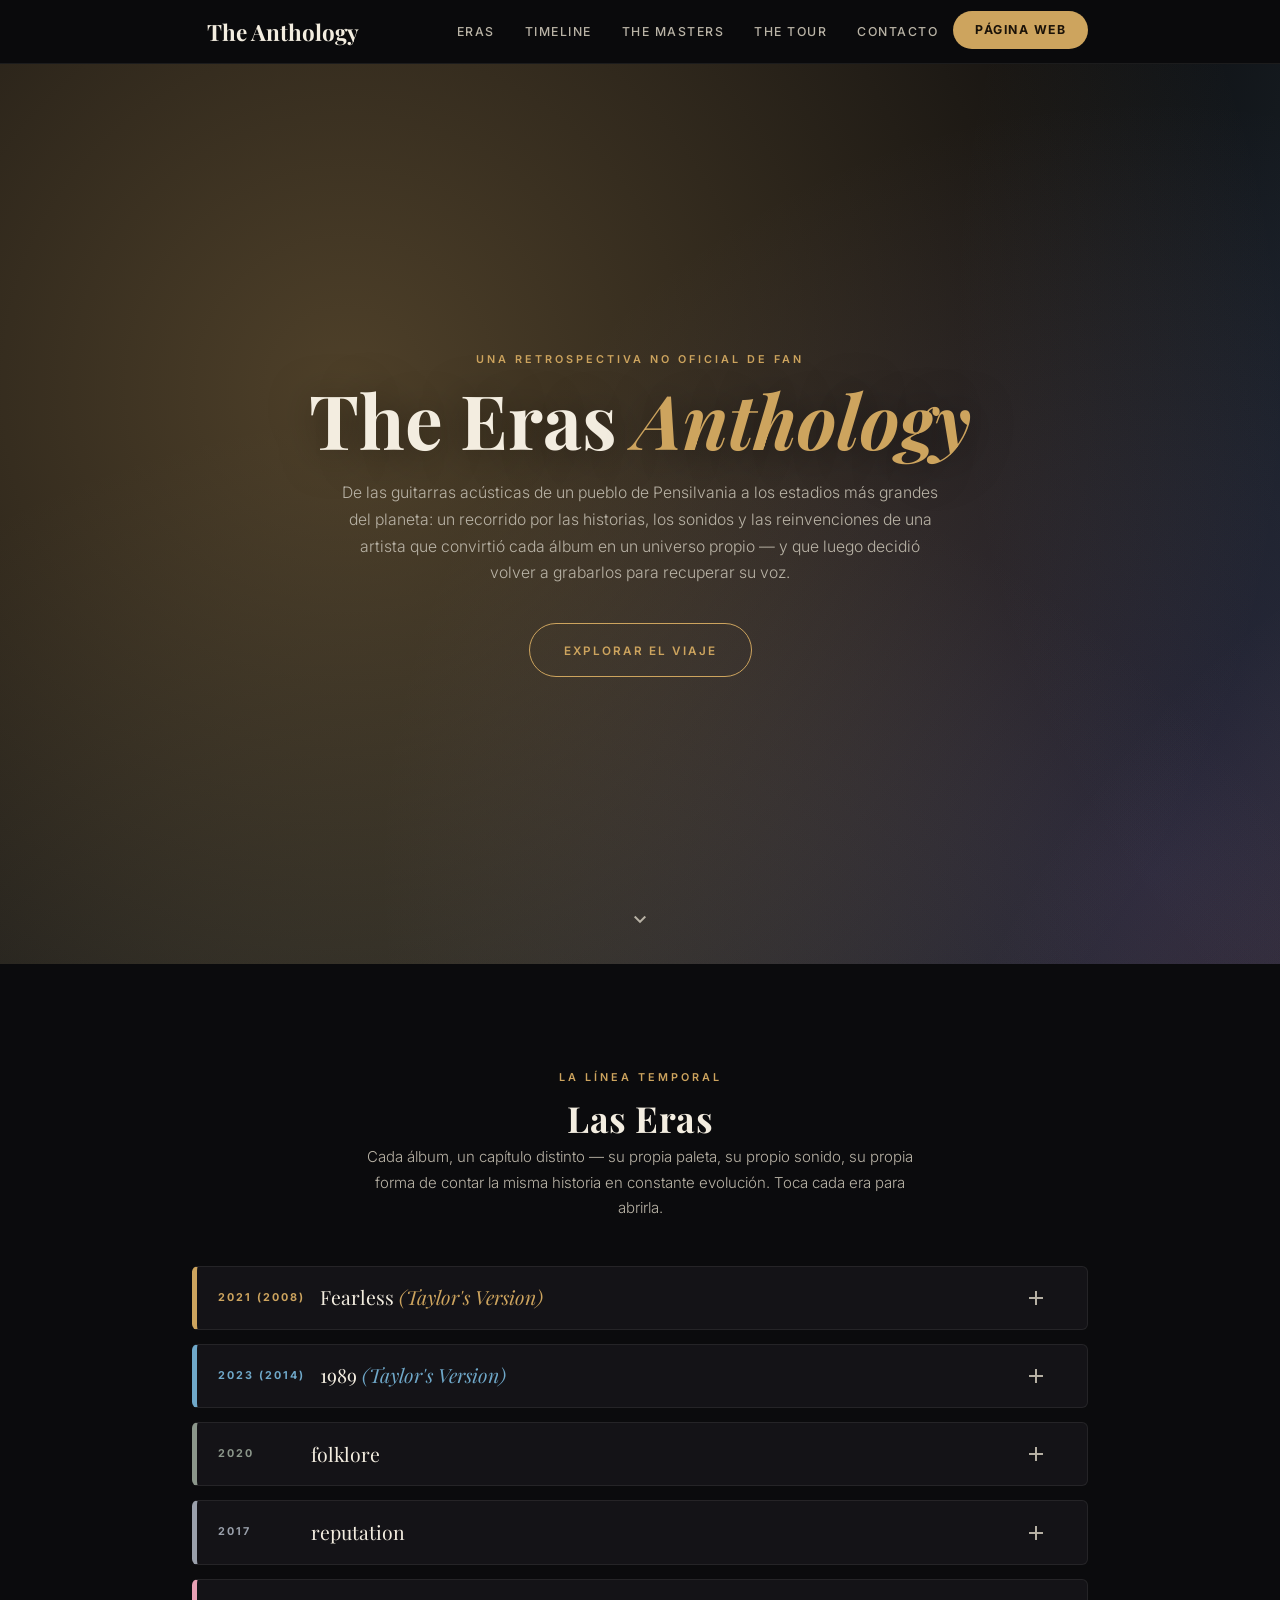
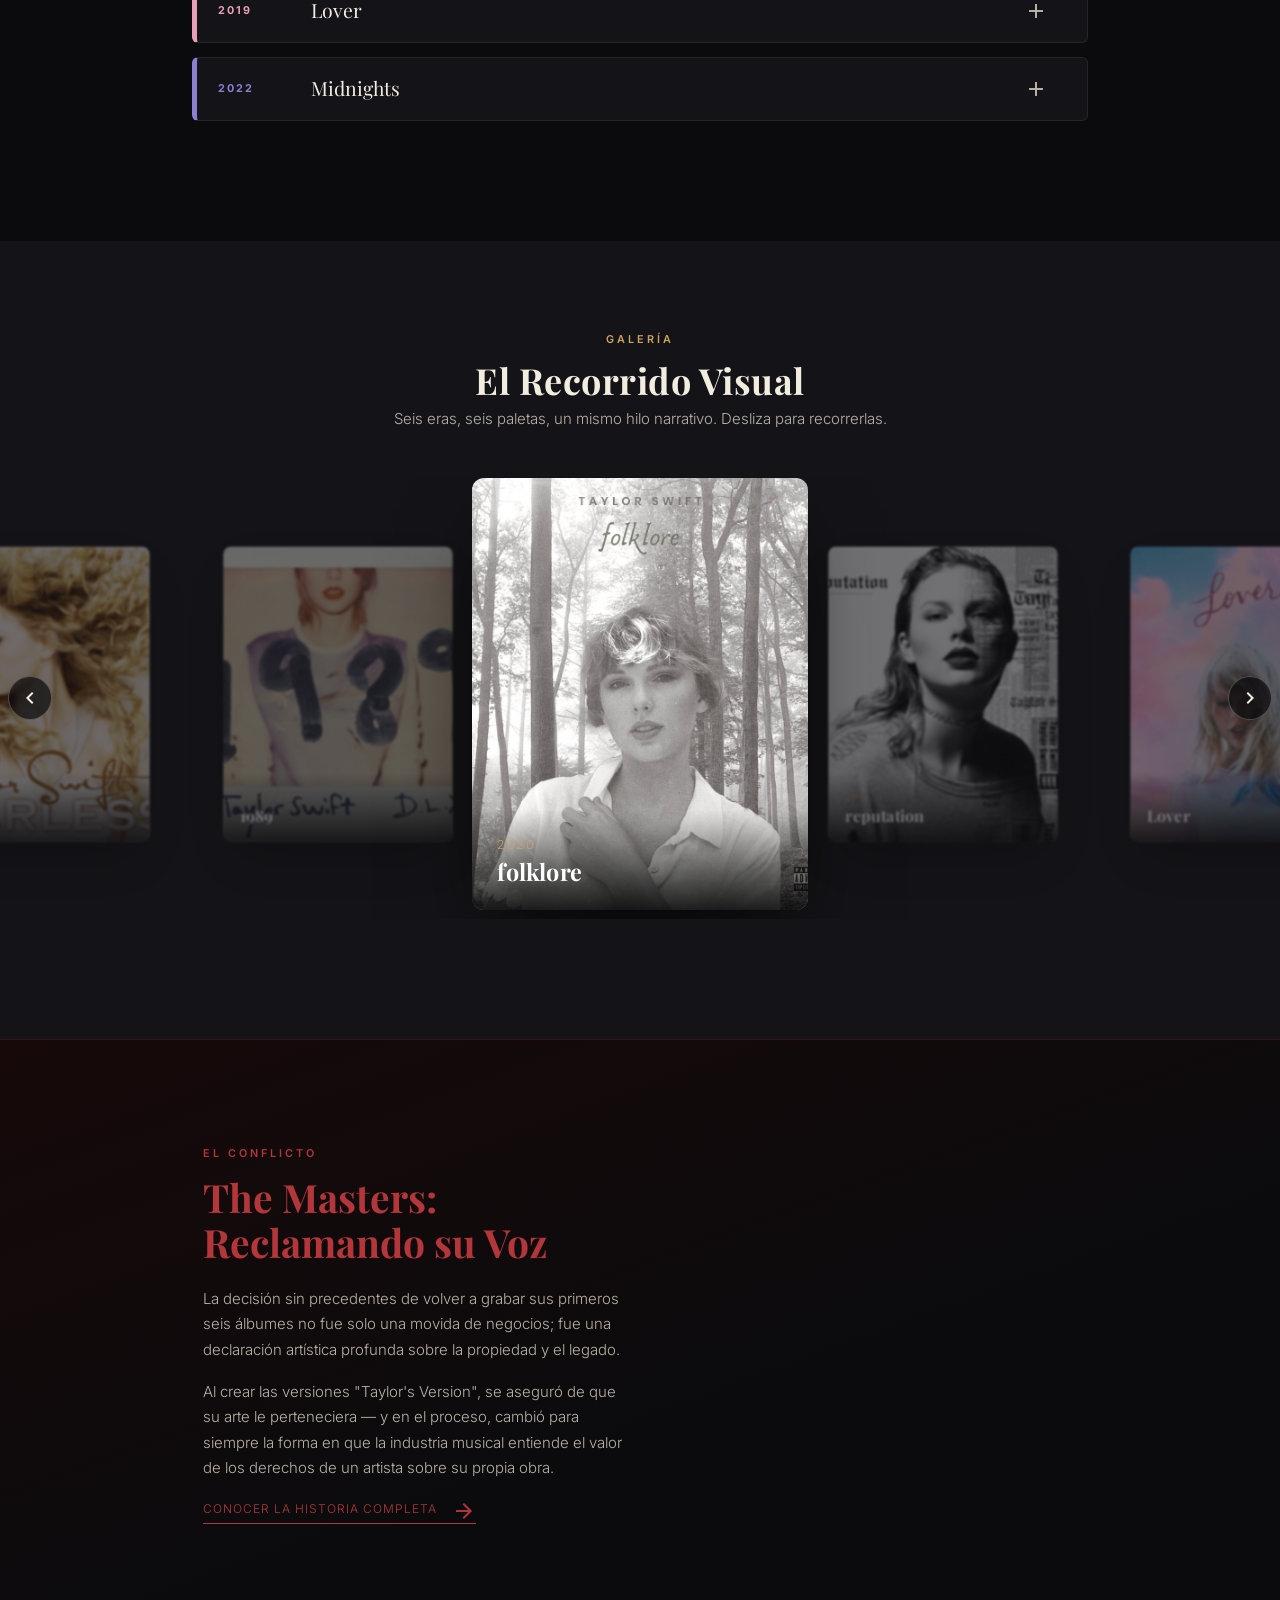
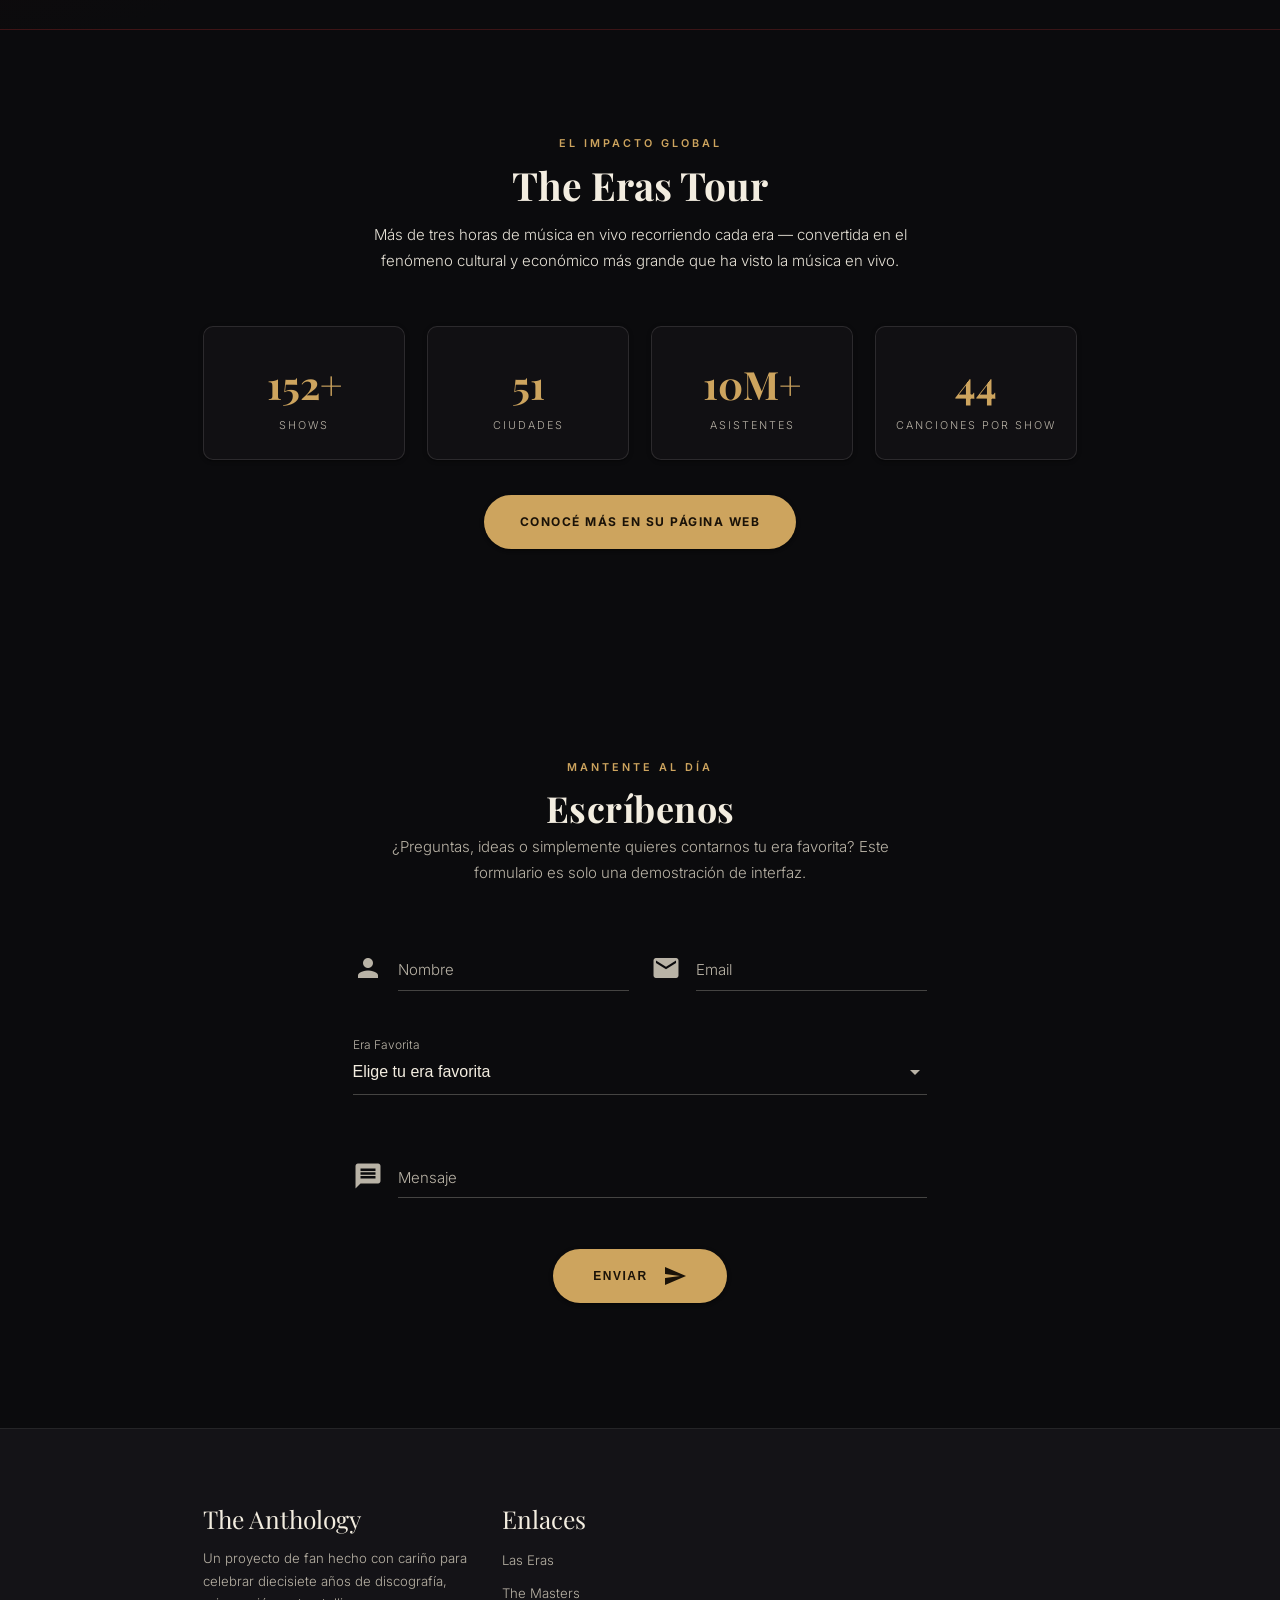
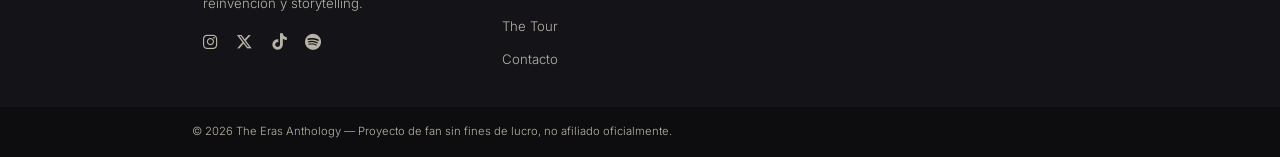
==== commit 7f4a76de: "correcciones" ====
--- a/index.html
+++ b/index.html
@@ -16,7 +16,6 @@
 
 <body>
 
-    <!-- ============ NAVBAR ============ -->
     <nav>
         <div class="nav-wrapper container">
             <a href="#hero" class="brand-logo">The Anthology</a>
@@ -45,7 +44,6 @@
         <li><a href="#tour" class="tickets-nav-btn" style="margin:12px 16px; display:inline-block;">Tickets</a></li>
     </ul>
 
-    <!-- ============ HERO ============ -->
     <header id="hero" class="hero-section">
         <div class="hero-bg"></div>
         <div class="hero-content">
@@ -61,7 +59,6 @@
         <a href="#eras" class="scroll-cue"><i class="material-icons">keyboard_arrow_down</i></a>
     </header>
 
-    <!-- ============ ERAS / COLLAPSIBLE ============ -->
     <section id="eras" class="eras-section">
         <div class="container center-align">
             <span class="eyebrow reveal">La línea temporal</span>
@@ -75,7 +72,6 @@
         <div class="container">
             <ul class="collapsible era-collapsible reveal" data-collapsible="accordion">
 
-                <!-- FEARLESS -->
                 <li>
                     <div class="collapsible-header" style="--era-color:#cda45e;">
                         <span class="era-year">2021 (2008)</span>
@@ -87,7 +83,7 @@
                         <div class="row" style="margin-bottom:0;">
                             <div class="col s12 m5">
                                 <div class="era-visual">
-                                    <img src="img/fearless.jpg" alt="Portada del álbum Fearless (Taylor's Version)" loading="lazy">
+                                    <img src="img/linea-temporal/fearless.jpg" alt="Portada del álbum Fearless (Taylor's Version)" loading="lazy">
                                 </div>
                             </div>
                             <div class="col s12 m7">
@@ -111,7 +107,6 @@
                     </div>
                 </li>
 
-                <!-- 1989 -->
                 <li>
                     <div class="collapsible-header" style="--era-color:#6fa8c9;">
                         <span class="era-year">2023 (2014)</span>
@@ -123,7 +118,7 @@
                         <div class="row" style="margin-bottom:0;">
                             <div class="col s12 m5">
                                 <div class="era-visual">
-                                    <img src="img/1989.jpg" alt="Portada del álbum 1989 (Taylor's Version)" loading="lazy">
+                                    <img src="img/linea-temporal/1989.jpg" alt="Portada del álbum 1989 (Taylor's Version)" loading="lazy">
                                 </div>
                             </div>
                             <div class="col s12 m7">
@@ -146,7 +141,6 @@
                     </div>
                 </li>
 
-                <!-- FOLKLORE -->
                 <li>
                     <div class="collapsible-header" style="--era-color:#8b968a;">
                         <span class="era-year">2020</span>
@@ -157,7 +151,7 @@
                         <div class="row" style="margin-bottom:0;">
                             <div class="col s12 m5">
                                 <div class="era-visual">
-                                    <img src="img/folklore.png" alt="Portada del álbum folklore" loading="lazy">
+                                    <img src="img/linea-temporal/folklore.png" alt="Portada del álbum folklore" loading="lazy">
                                 </div>
                             </div>
                             <div class="col s12 m7">
@@ -181,7 +175,6 @@
                     </div>
                 </li>
 
-                <!-- REPUTATION -->
                 <li>
                     <div class="collapsible-header" style="--era-color:#9aa0ab;">
                         <span class="era-year">2017</span>
@@ -192,7 +185,7 @@
                         <div class="row" style="margin-bottom:0;">
                             <div class="col s12 m5">
                                 <div class="era-visual">
-                                    <img src="img/reputation.jpg" alt="Portada del álbum reputation" loading="lazy">
+                                    <img src="img/linea-temporal/reputation.jpg" alt="Portada del álbum reputation" loading="lazy">
                                 </div>
                             </div>
                             <div class="col s12 m7">
@@ -215,7 +208,6 @@
                     </div>
                 </li>
 
-                <!-- LOVER -->
                 <li>
                     <div class="collapsible-header" style="--era-color:#e8a0b4;">
                         <span class="era-year">2019</span>
@@ -226,7 +218,7 @@
                         <div class="row" style="margin-bottom:0;">
                             <div class="col s12 m5">
                                 <div class="era-visual">
-                                    <img src="img/lover.jpg" alt="Portada del álbum Lover" loading="lazy">
+                                    <img src="img/linea-temporal/lover.jpg" alt="Portada del álbum Lover" loading="lazy">
                                 </div>
                             </div>
                             <div class="col s12 m7">
@@ -249,7 +241,6 @@
                     </div>
                 </li>
 
-                <!-- MIDNIGHTS -->
                 <li>
                     <div class="collapsible-header" style="--era-color:#8b7fd1;">
                         <span class="era-year">2022</span>
@@ -260,7 +251,7 @@
                         <div class="row" style="margin-bottom:0;">
                             <div class="col s12 m5">
                                 <div class="era-visual">
-                                    <img src="img/midnight.jpg" alt="Portada del álbum Midnights" loading="lazy">
+                                    <img src="img/linea-temporal/midnight.jpg" alt="Portada del álbum Midnights" loading="lazy">
                                 </div>
                             </div>
                             <div class="col s12 m7">
@@ -287,7 +278,6 @@
         </div>
     </section>
 
-    <!-- ============ ERAS GALLERY ============ -->
     <section id="carousel-section" class="carousel-section">
         <div class="container center-align">
             <span class="eyebrow reveal">Galería</span>
@@ -299,37 +289,37 @@
         <div class="eras-gallery reveal">
             <div class="eras-gallery-track" id="erasGalleryTrack">
                 <div class="gallery-card">
-                    <img src="images/fearless.png" alt="Fearless (Taylor's Version)">
+                    <img src="img/galeria/fearless.png" alt="Fearless (Taylor's Version)">
                     <div class="carousel-caption"><span class="cc-year">2008 / 2021</span>
                         <h4>Fearless</h4>
                     </div>
                 </div>
                 <div class="gallery-card">
-                    <img src="images/1989.jpg" alt="1989 (Taylor's Version)">
+                    <img src="img/galeria/1989.jpg" alt="1989 (Taylor's Version)">
                     <div class="carousel-caption"><span class="cc-year">2014 / 2023</span>
                         <h4>1989</h4>
                     </div>
                 </div>
                 <div class="gallery-card">
-                    <img src="images/folklore.jpg" alt="folklore">
+                    <img src="img/galeria/folklore.jpg" alt="folklore">
                     <div class="carousel-caption"><span class="cc-year">2020</span>
                         <h4>folklore</h4>
                     </div>
                 </div>
                 <div class="gallery-card">
-                    <img src="images/reputation.jpg" alt="reputation">
+                    <img src="img/galeria/reputation.jpg" alt="reputation">
                     <div class="carousel-caption"><span class="cc-year">2017</span>
                         <h4>reputation</h4>
                     </div>
                 </div>
                 <div class="gallery-card">
-                    <img src="images/lover.jpg" alt="Lover">
+                    <img src="img/galeria/lover.jpg" alt="Lover">
                     <div class="carousel-caption"><span class="cc-year">2019</span>
                         <h4>Lover</h4>
                     </div>
                 </div>
                 <div class="gallery-card">
-                    <img src="images/midnights.jpg" alt="Midnights">
+                    <img src="img/galeria/midnights.jpg" alt="Midnights">
                     <div class="carousel-caption"><span class="cc-year">2022</span>
                         <h4>Midnights</h4>
                     </div>
@@ -342,7 +332,6 @@
         </div>
     </section>
 
-    <!-- ============ THE MASTERS ============ -->
     <section id="masters" class="masters-section">
         <div class="container">
             <div class="row valign-wrapper" style="margin-bottom:0;">
@@ -366,7 +355,6 @@
         </div>
     </section>
 
-    <!-- ============ THE TOUR ============ -->
     <section id="tour" class="tour-section">
         <video class="tour-bg-video" autoplay muted loop playsinline
             poster="[data-uri]">
@@ -419,7 +407,6 @@
         </div>
     </section>
 
-    <!-- ============ CONTACT ============ -->
     <section id="contact" class="contact-section">
         <div class="container">
             <div class="center-align">
@@ -474,7 +461,6 @@
         </div>
     </section>
 
-    <!-- ============ FOOTER ============ -->
     <footer class="page-footer">
         <div class="container">
             <div class="row">
--- a/css/style.css
+++ b/css/style.css
@@ -40,14 +40,12 @@
   font-size:.72rem; color:var(--gold); font-weight:600; margin-bottom:.75rem; display:block;
 }
 
-/* ---------- reveal-on-scroll ---------- */
 .reveal{opacity:0; transform:translateY(28px); transition:opacity .8s ease, transform .8s ease;}
 .reveal.active{opacity:1; transform:translateY(0);}
 .reveal-delay-1.active{transition-delay:.12s;}
 .reveal-delay-2.active{transition-delay:.24s;}
 .reveal-delay-3.active{transition-delay:.36s;}
 
-/* ---------- NAVBAR ---------- */
 nav{
   background:rgba(11,11,13,.75)!important;
   backdrop-filter:blur(10px);
@@ -80,7 +78,6 @@
 .sidenav li>a:hover>i.material-icons{color:var(--gold)!important;}
 .sidenav li>a.tickets-nav-btn{color:#1a1208!important;}
 
-/* ---------- HERO ---------- */
 .hero-section{
   position:relative; min-height:100vh; display:flex; align-items:center; justify-content:center;
   overflow:hidden; text-align:center; padding:0 1rem;
@@ -116,12 +113,15 @@
 }
 .hero-cta:hover{background:var(--gold)!important; color:#1a1208!important;}
 .scroll-cue{
-  position:absolute; bottom:32px; left:50%; transform:translateX(-50%); z-index:1;
+  position:absolute; bottom:32px; left:0; right:0; margin:0 auto; width:fit-content; z-index:1;
+  display:flex; justify-content:center;
   color:var(--cream-dim); animation:bob 2.2s ease-in-out infinite;
 }
-@keyframes bob{0%,100%{transform:translate(-50%,0);}50%{transform:translate(-50%,10px);}}
-
-/* ---------- ERAS / COLLAPSIBLE TIMELINE ---------- */
+@keyframes bob{
+  0%,100%{transform:translateY(0);}
+  50%{transform:translateY(10px);}
+}
+
 .eras-section{padding:7rem 0; background:var(--bg);}
 .collapsible.era-collapsible{
   border:none; background:transparent; box-shadow:none;
@@ -171,8 +171,6 @@
 .era-audio-label{font-size:.72rem; letter-spacing:1.5px; text-transform:uppercase; color:var(--cream-dim); margin-bottom:.5rem; display:block;}
 audio{width:100%; filter:invert(0.85) hue-rotate(180deg); border-radius:30px;}
 
-/* ---------- ERAS GALLERY (scroll-snap) ---------- */
-/* ---------- ERAS GALLERY (scroll-snap) ---------- */
 .carousel-section{padding:6rem 0 8rem; background:var(--bg-2);}
 .eras-gallery{
   position:relative; margin-top:2rem;
@@ -215,7 +213,6 @@
 .carousel-caption .cc-year{font-size:.68rem; letter-spacing:2px; color:var(--gold); display:block; margin-bottom:.2rem;}
 .carousel-caption h4{font-size:1.3rem; color:#fff;}
 
-/* ---------- responsive: eras gallery ---------- */
 @media (max-width:992px){
   .eras-gallery-track{ padding:2.2rem calc(50% - 120px) 2.8rem; }
   .gallery-card{ width:240px; height:320px; }
@@ -238,7 +235,6 @@
   .gallery-nav{ width:32px; height:32px; }
 }
 
-/* ---------- MASTERS ---------- */
 .masters-section{
   padding:7rem 0; background:linear-gradient(160deg, #17090a 0%, #0b0b0d 60%);
   border-top:1px solid rgba(179,54,59,.25); border-bottom:1px solid rgba(179,54,59,.25);
@@ -262,7 +258,7 @@
   aspect-ratio: 400 / 320; 
   object-fit:cover;
 }
-/* ---------- TOUR ---------- */
+
 .tour-section{position:relative; padding:7rem 0; overflow:hidden;}
 .tour-bg-video{
   position:absolute; inset:0; width:100%; height:100%; object-fit:cover; z-index:0;
@@ -286,7 +282,6 @@
   font-weight:700; letter-spacing:1.5px; text-transform:uppercase; font-size:.8rem;
 }
 
-/* ---------- CONTACT ---------- */
 .contact-section{padding:7rem 0; background:var(--bg);}
 .contact-form .input-field input, .contact-form .input-field textarea{
   color:var(--cream)!important; border-bottom:1px solid rgba(243,237,224,.25)!important;
@@ -307,7 +302,6 @@
   font-weight:700; letter-spacing:1.5px; text-transform:uppercase; font-size:.8rem;
 }
 
-/* ---------- FOOTER ---------- */
 .page-footer{background:var(--bg-2); padding-top:4rem; border-top:1px solid rgba(243,237,224,.08);}
 .page-footer h5{font-family:var(--font-display); color:var(--cream); margin-bottom:1rem;}
 .page-footer p, .page-footer a{color:var(--cream-dim)!important; font-size:.88rem;}
@@ -327,7 +321,6 @@
 .social-icons a{color:var(--cream-dim); margin-right:1rem; font-size:1.1rem; transition:color .2s ease;}
 .social-icons a:hover{color:var(--gold);}
 
-/* ---------- BACK TO TOP ---------- */
 .back-to-top{
   position:fixed; bottom:24px; right:24px; z-index:998; background:var(--gold)!important;
   opacity:0; pointer-events:none; transform:translateY(20px); transition:all .35s ease;
